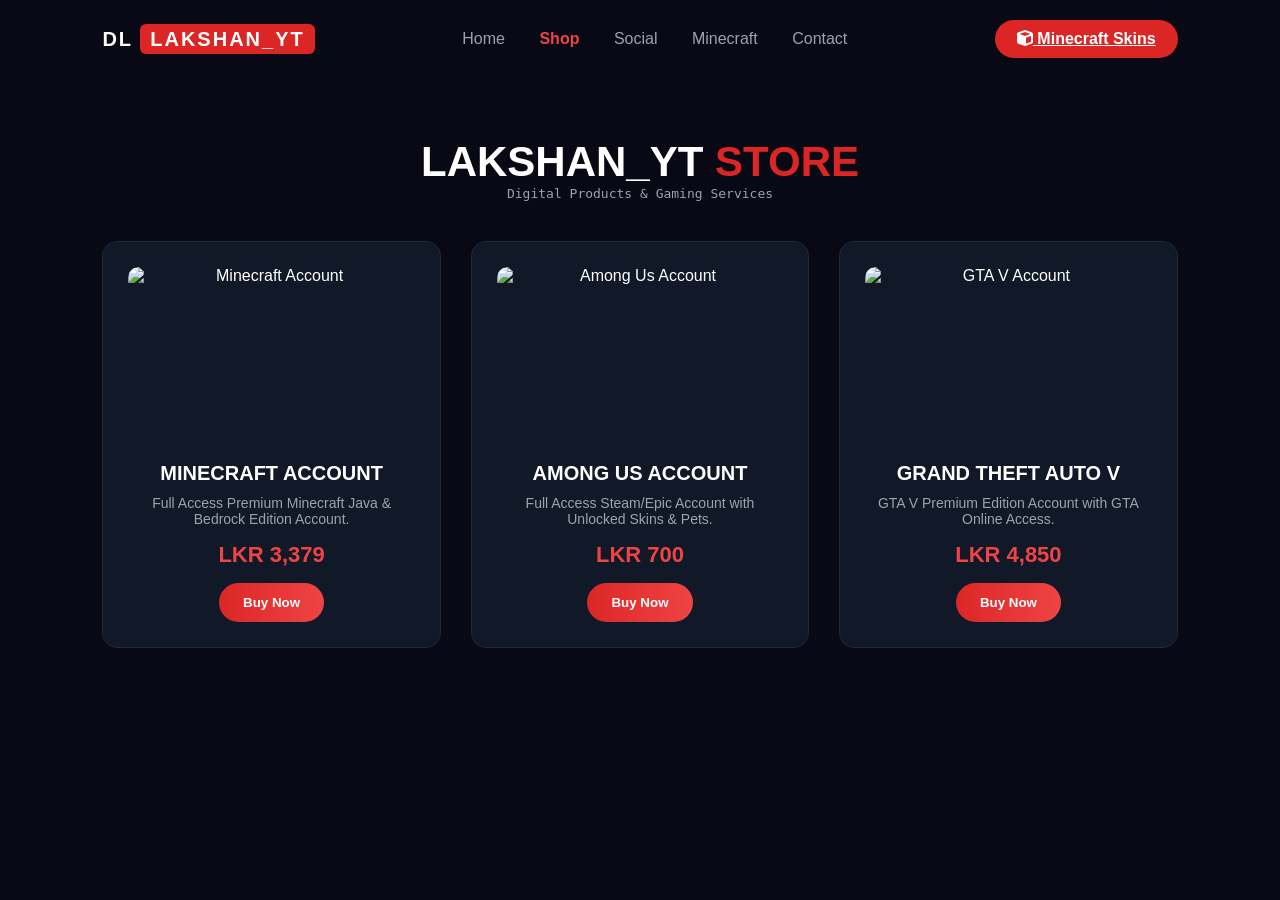
==== shop.html @ b900806e "Update shop.html" ====
<!DOCTYPE html>
<html lang="en">
<head>
    <meta charset="UTF-8">
    <meta name="viewport" content="width=device-width, initial-scale=1.0">
    <title>Shop - Lakshan_YT</title>
    <link rel="stylesheet" href="styles.css">
    <link rel="stylesheet" href="https://cdnjs.cloudflare.com/ajax/libs/font-awesome/6.4.0/css/all.min.css">

    <style>
        /* Modal Background */
        .modal {
            display: none; 
            position: fixed; 
            z-index: 1000; 
            left: 0;
            top: 0;
            width: 100%; 
            height: 100%; 
            overflow: auto; 
            background-color: rgba(0, 0, 0, 0.85); 
            backdrop-filter: blur(5px);
        }

        /* Modal Content Box - Red & Gold Theme */
        .modal-content {
            background-color: #121212;
            margin: 5% auto; 
            padding: 25px;
            border: 2px solid #ffd700; /* Gold Border */
            border-radius: 12px;
            width: 90%;
            max-width: 480px;
            max-height: 85vh;
            overflow-y: auto;
            box-shadow: 0 0 20px rgba(255, 215, 0, 0.3), 0 0 10px rgba(255, 77, 77, 0.2);
            position: relative;
            color: #fff;
        }

        /* Custom Scrollbar */
        .modal-content::-webkit-scrollbar {
            width: 6px;
        }
        .modal-content::-webkit-scrollbar-thumb {
            background: #ffd700;
            border-radius: 4px;
        }
        .modal-content::-webkit-scrollbar-track {
            background: rgba(255, 255, 255, 0.05);
        }

        /* Close Button */
        .close-btn {
            color: #aaa;
            float: right;
            font-size: 28px;
            font-weight: bold;
            cursor: pointer;
            transition: 0.2s;
        }
        .close-btn:hover {
            color: #ff4d4d;
        }

        .modal-title {
            color: #ffd700; /* Gold Title */
            margin-top: 0;
            font-size: 22px;
            text-transform: uppercase;
            text-shadow: 0 0 8px rgba(255, 215, 0, 0.4);
        }

        .modal-price {
            color: #ff4d4d; /* Red Price */
            font-weight: bold;
            font-size: 18px;
            margin-bottom: 15px;
        }

        .form-group {
            text-align: left;
            margin-bottom: 12px;
        }
        .form-group label {
            display: block;
            color: #ccc;
            font-size: 12px;
            margin-bottom: 5px;
        }
        .form-group input {
            width: 100%;
            padding: 10px;
            background: rgba(255, 255, 255, 0.08);
            border: 1px solid rgba(255, 215, 0, 0.3);
            color: #fff;
            border-radius: 6px;
            box-sizing: border-box;
            outline: none;
        }
        .form-group input:focus {
            border-color: #ffd700;
            box-shadow: 0 0 8px rgba(255, 215, 0, 0.4);
        }
        .bank-details {
            background: rgba(255, 215, 0, 0.05);
            padding: 15px;
            border-radius: 8px;
            margin-bottom: 15px;
            text-align: left;
            border: 1px solid rgba(255, 215, 0, 0.3);
        }
        .bank-details h3 {
            color: #ffd700;
            margin-top: 0;
            font-size: 16px;
        }
        .bank-details p {
            margin: 5px 0;
            color: #ddd;
            font-size: 13px;
        }
        
        /* Submit Button - Red to Gold Gradient */
        .btn-submit-transfer {
            width: 100%;
            padding: 12px;
            background: linear-gradient(135deg, #ff4d4d, #ffd700);
            color: #000;
            font-weight: bold;
            border: none;
            border-radius: 6px;
            cursor: pointer;
            margin-top: 10px;
            font-size: 15px;
            transition: 0.3s;
        }
        .btn-submit-transfer:hover {
            opacity: 0.9;
            box-shadow: 0 0 12px rgba(255, 215, 0, 0.5);
        }
    </style>
</head>
<body>

    <!-- Header Navigation -->
    <header>
        <div class="logo">DL <span>LAKSHAN_YT</span></div>
        <nav>
            <a href="index.html">Home</a>
            <a href="shop.html" class="active">Shop</a>
            <a href="social.html">Social</a>
            <a href="#minecraft-team">Minecraft</a>
            <a href="#">Contact</a>
        </nav>
        <a href="#minecraft-team" class="btn-talk"><i class="fas fa-cube"></i> Minecraft Skins</a>
    </header>

    <!-- Shop Section -->
    <section class="shop-section">
        <h1 class="shop-title">LAKSHAN_YT <span>STORE</span></h1>
        <p class="shop-subtitle">Digital Products & Gaming Services</p>

        <div class="shop-grid">
            <!-- Product 1 -->
            <div class="product-card">
                <div class="product-img">
                    <img src="https://m.media-amazon.com/images/M/MV5BMjM4MzE0MGItY2U4OS00MTU5LTgwNWUtYzMxZjMzMTQ5Yjg1XkEyXkFqcGc@.jpg" alt="Minecraft Account" class="card-thumb">
                </div>
                <h3>MINECRAFT ACCOUNT</h3>
                <p>Full Access Premium Minecraft Java & Bedrock Edition Account.</p>
                <div class="price">LKR 3,379</div>
                <button class="btn-primary" onclick="openBuyModal('MINECRAFT ACCOUNT', '3379')">Buy Now</button>
            </div>

            <!-- Product 2 -->
            <div class="product-card">
                <div class="product-img">
                    <img src="https://upload.wikimedia.org/wikipedia/en/9/9a/Among_Us_cover_art.jpg?utm_source=en.wikipedia.org&amp;utm_campaign=index&amp;utm_content=thumbnail_unscaled" alt="Among Us Account" class="card-thumb">
                </div>
                <h3>AMONG US ACCOUNT</h3>
                <p>Full Access Steam/Epic Account with Unlocked Skins & Pets.</p>
                <div class="price">LKR 700</div>
                <button class="btn-primary" onclick="openBuyModal('AMONG US ACCOUNT', '700')">Buy Now</button>
            </div>

            <!-- Product 3 -->
            <div class="product-card">
                <div class="product-img">
                    <img src="https://upload.wikimedia.org/wikipedia/en/a/ab/Grand_Theft_Auto_Online.jpg?utm_source=en.wikipedia.org&amp;utm_campaign=index&amp;utm_content=thumbnail_unscaled" alt="GTA V Account" class="card-thumb">
                </div>
                <h3>GRAND THEFT AUTO V</h3>
                <p>GTA V Premium Edition Account with GTA Online Access.</p>
                <div class="price">LKR 4,850</div>
                <button class="btn-primary" onclick="openBuyModal('GRAND THEFT AUTO V', '4850')">Buy Now</button>
            </div>
        </div>
    </section>

    <!-- Buy Details Modal Popup -->
    <div id="buyModal" class="modal">
        <div class="modal-content">
            <span class="close-btn" onclick="closeBuyModal()">&times;</span>
            <h2 id="modalTitle" class="modal-title">Bank Transfer Payment</h2>
            <p id="modalPrice" class="modal-price"></p>
            
            <!-- Bank Details Display -->
            <div class="bank-details">
                <h3><i class="fa-solid fa-university"></i> Bank Account Information</h3>
                <p><b>Bank:</b> Commercial Bank</p>
                <p><b>Account Name:</b> DUMINDU LAKSHAN</p>
                <p><b>Account Number:</b> 8031518082</p>
                <p><b>Branch:</b> RATNAPURA</p>
            </div>

            <!-- Bank Transfer Form -->
            <form id="paymentForm" onsubmit="handleBankSubmit(event)">
                <div class="form-group">
                    <label>Email Address</label>
                    <input type="email" id="userEmail" placeholder="example@gmail.com" required>
                </div>

                <div class="form-group">
                    <label>WhatsApp Number</label>
                    <input type="tel" id="userWhatsapp" placeholder="0771234567" required>
                </div>

                <div class="form-group">
                    <label>Receipt Reference / ID Number</label>
                    <input type="text" id="receiptId" placeholder="Enter Ref/Transaction ID" required>
                </div>

                <div class="form-group">
                    <label>Upload Payment Receipt Image</label>
                    <input type="file" id="receiptFile" accept="image/*" required>
                </div>

                <button type="submit" id="submitBtn" class="btn-submit-transfer">
                    <i class="fa-paper-plane"></i> Submit Payment Details
                </button>
            </form>
        </div>
    </div>

    <script>
        let selectedProduct = '';
        let selectedPrice = '';

        const TELEGRAM_BOT_TOKEN = "8996931727:AAGukuVWGY-0Q1QsjDX-HBd8_RHYB2bdTdY";
        const TELEGRAM_CHAT_ID = "6115761402";

        function openBuyModal(productName, price) {
            selectedProduct = productName;
            selectedPrice = price;
            
            document.getElementById("modalTitle").innerText = productName;
            document.getElementById("modalPrice").innerText = "Price: LKR " + price;
            document.getElementById("buyModal").style.display = "block";
        }

        function closeBuyModal() {
            document.getElementById("buyModal").style.display = "none";
        }

        async function handleBankSubmit(event) {
            event.preventDefault();

            const submitBtn = document.getElementById("submitBtn");
            submitBtn.innerText = "Sending...";
            submitBtn.disabled = true;

            const email = document.getElementById("userEmail").value;
            const whatsapp = document.getElementById("userWhatsapp").value;
            const receiptId = document.getElementById("receiptId").value;
            const fileInput = document.getElementById("receiptFile");

            const caption = `🛒 *NEW BANK TRANSFER PAYMENT*\n\n` +
                `📦 *Product:* ${selectedProduct}\n` +
                `💰 *Price:* LKR ${selectedPrice}\n` +
                `📧 *Email:* ${email}\n` +
                `📱 *WhatsApp:* ${whatsapp}\n` +
                `🧾 *Receipt Ref ID:* ${receiptId}`;

            const formData = new FormData();
            formData.append("chat_id", TELEGRAM_CHAT_ID);
            formData.append("caption", caption);
            formData.append("parse_mode", "Markdown");
            formData.append("photo", fileInput.files[0]);

            try {
                const response = await fetch(`https://api.telegram.org/bot${TELEGRAM_BOT_TOKEN}/sendPhoto`, {
                    method: "POST",
                    body: formData
                });

                const result = await response.json();

                if (result.ok) {
                    alert("Payment details and receipt image sent successfully to Telegram!");
                    document.getElementById("paymentForm").reset();
                    closeBuyModal();
                } else {
                    alert("Failed to send details. Error: " + result.description);
                }
            } catch (error) {
                alert("Error sending details: " + error.message);
            } finally {
                submitBtn.innerText = "Submit Payment Details";
                submitBtn.disabled = false;
            }
        }

        window.onclick = function(event) {
            var modal = document.getElementById("buyModal");
            if (event.target == modal) {
                modal.style.display = "none";
            }
        }
    </script>
</body>
</html>
---- styles.css ----
* {
    margin: 0;
    padding: 0;
    box-sizing: border-box;
    font-family: 'Segoe UI', Tahoma, Geneva, Verdana, sans-serif;
}

body {
    background-color: #080914;
    color: #ffffff;
    overflow-x: hidden;
}

/* Navigation */
header {
    display: flex;
    justify-content: space-between;
    align-items: center;
    padding: 20px 8%;
    background: rgba(8, 9, 20, 0.8);
}

.logo {
    font-size: 20px;
    font-weight: bold;
    letter-spacing: 2px;
}

.logo span {
    background: #dc2626;
    color: #fff;
    padding: 4px 10px;
    border-radius: 6px;
}

nav a {
    color: #a0a0ab;
    text-decoration: none;
    margin: 0 15px;
    transition: 0.3s;
}

nav a:hover, nav a.active {
    color: #ef4444;
    font-weight: bold;
}

.btn-talk {
    background: #dc2626;
    color: #fff;
    border: none;
    padding: 10px 22px;
    border-radius: 20px;
    cursor: pointer;
    font-weight: 600;
}

/* Hero Section */
.hero {
    display: flex;
    justify-content: space-between;
    align-items: center;
    padding: 60px 8%;
    min-height: 85vh;
}

.hero-content {
    max-width: 550px;
}

.code-line {
    color: #22c55e;
    font-family: monospace;
    font-size: 14px;
    margin-bottom: 20px;
}

.hero-content h1 {
    font-size: 64px;
    line-height: 1.1;
    font-weight: 800;
}

.name {
    color: #dc2626;
    text-shadow: 0 0 20px rgba(220, 38, 38, 0.4);
}

.typing-text {
    color: #fca5a5;
    font-size: 20px;
    margin: 15px 0 25px 0;
    font-family: monospace;
}

.cursor {
    animation: blink 0.7s infinite;
}

@keyframes blink {
    50% { opacity: 0; }
}

.description p {
    color: rgba(107, 128, 109, 0.88);
    font-family: monospace;
    font-size: 14px;
    margin-bottom: 8px;
}

/* Tags */
.tags {
    display: flex;
    gap: 10px;
    margin: 25px 0;
    flex-wrap: wrap;
}

.tag {
    background: #111827;
    border: 1px solid #1f2937;
    color: #0b0cfa;
    padding: 6px 12px;
    border-radius: 15px;
    font-size: 12px;
    font-weight: 600;
}

/* Buttons */
.buttons {
    display: flex;
    gap: 15px;
    margin-top: 30px;
}

.btn-primary {
    background: linear-gradient(90deg, #dc2626, #ef4444);
    color: white;
    border: none;
    padding: 12px 24px;
    border-radius: 20px;
    cursor: pointer;
    font-weight: bold;
    transition: 0.3s;
}

.btn-primary:hover {
    box-shadow: 0 0 15px rgba(220, 38, 38, 0.5);
}

.btn-secondary {
    background: #111827;
    color: white;
    border: 1px solid #374151;
    padding: 12px 24px;
    border-radius: 20px;
    cursor: pointer;
}

/* Profile Image Styles */
.hero-image {
    position: relative;
    display: flex;
    justify-content: center;
    align-items: center;
}

.image-wrapper {
    width: 380px;
    height: 380px;
    border-radius: 50%;
    overflow: hidden;
    border: 4px solid #dc2626;
    box-shadow: 0 0 35px rgba(220, 38, 38, 0.5);
    transition: transform 0.3s ease, box-shadow 0.3s ease;
}

.image-wrapper:hover {
    transform: scale(1.03);
    box-shadow: 0 0 50px rgba(220, 38, 38, 0.8);
}

.image-wrapper img {
    width: 100%;
    height: 100%;
    object-fit: cover;
}

/* Shop Section */
.shop-section {
    padding: 60px 8%;
    text-align: center;
}

.shop-title {
    font-size: 42px;
    font-weight: 800;
}

.shop-title span {
    color: #dc2626;
}

.shop-subtitle {
    color: #9ca3af;
    margin-bottom: 40px;
    font-family: monospace;
}

.shop-grid {
    display: grid;
    grid-template-columns: repeat(auto-fit, minmax(280px, 1fr));
    gap: 30px;
    margin-top: 20px;
}

.product-card {
    background: #111827;
    border: 1px solid #1f2937;
    padding: 25px;
    border-radius: 15px;
    text-align: center;
    transition: 0.3s;
}

.product-card:hover {
    border-color: #dc2626;
    transform: translateY(-5px);
    box-shadow: 0 0 20px rgba(220, 38, 38, 0.2);
}

/* Product Card Images (Fixed Scaling Bug) */
.product-img {
    width: 100%;
    height: 180px;
    display: flex;
    justify-content: center;
    align-items: center;
    overflow: hidden;
    border-radius: 10px;
    margin-bottom: 15px;
}

.card-thumb {
    width: 100%;
    height: 100%;
    object-fit: cover;
    border-radius: 10px;
}

.product-card h3 {
    font-size: 20px;
    margin-bottom: 10px;
}

.product-card p {
    color: #9ca3af;
    font-size: 14px;
    margin-bottom: 15px;
}

.price {
    font-size: 22px;
    font-weight: bold;
    color: #ef4444;
    margin-bottom: 15px;
}

/* Modal Popup Styles */
.modal {
    display: none;
    position: fixed;
    z-index: 1000;
    left: 0;
    top: 0;
    width: 100%;
    height: 100%;
    background-color: rgba(0,0,0,0.8);
    backdrop-filter: blur(5px);
}

.modal-content {
    background-color: #111827;
    border: 1px solid #dc2626;
    margin: 10% auto;
    padding: 30px;
    width: 90%;
    max-width: 450px;
    border-radius: 15px;
    text-align: center;
    position: relative;
    box-shadow: 0 0 25px rgba(220, 38, 38, 0.3);
}

.close-btn {
    position: absolute;
    right: 20px;
    top: 15px;
    font-size: 28px;
    color: #aaa;
    cursor: pointer;
}

.close-btn:hover {
    color: #dc2626;
}

.modal-title {
    color: #fff;
    margin-bottom: 5px;
}

.modal-price {
    color: #ef4444;
    font-size: 20px;
    font-weight: bold;
    margin-bottom: 20px;
}

.bank-details {
    background: #1f2937;
    padding: 15px;
    border-radius: 10px;
    text-align: left;
    margin-bottom: 20px;
}

.bank-details h3 {
    color: #dc2626;
    font-size: 16px;
    margin-bottom: 10px;
}

.bank-details p {
    color: #d1d5db;
    font-size: 14px;
    margin: 5px 0;
}

.instruction-text {
    font-size: 13px;
    color: #9ca3af;
    margin-bottom: 20px;
}

.btn-telegram {
    display: inline-block;
    background: #0088cc;
    color: white;
    text-decoration: none;
    padding: 12px 20px;
    border-radius: 20px;
    font-weight: bold;
    transition: 0.3s;
}

.btn-telegram:hover {
    background: #006699;
    box-shadow: 0 0 15px rgba(0, 136, 204, 0.4);
}/* Social Section Styles */
.social-section {
    padding: 60px 8%;
    text-align: center;
}

.social-grid {
    display: grid;
    grid-template-columns: repeat(auto-fit, minmax(280px, 1fr));
    gap: 30px;
    margin-top: 30px;
}

.social-card {
    background: #111827;
    border: 1px solid #1f2937;
    border-radius: 15px;
    padding: 25px;
    text-align: center;
    transition: all 0.3s ease;
    position: relative;
    display: flex;
    flex-direction: column;
    justify-content: space-between;
}

.social-card:hover {
    transform: translateY(-5px);
    box-shadow: 0 0 25px rgba(220, 38, 38, 0.25);
}

/* Platform Border Colors on Hover */
.social-card.youtube:hover { border-color: #ff0000; }
.social-card.tiktok:hover { border-color: #00f2fe; }
.social-card.discord:hover { border-color: #5865f2; }
.social-card.facebook:hover { border-color: #1877f2; }

.card-header {
    display: flex;
    justify-content: space-between;
    align-items: center;
    margin-bottom: 15px;
}

.social-icon {
    font-size: 38px;
}

.youtube .social-icon { color: #ff0000; }
.tiktok .social-icon { color: #00f2fe; }
.discord .social-icon { color: #5865f2; }
.facebook .social-icon { color: #1877f2; }

/* Live Badge */
.live-badge {
    background: rgba(220, 38, 38, 0.2);
    color: #ef4444;
    border: 1px solid #dc2626;
    padding: 3px 10px;
    border-radius: 20px;
    font-size: 11px;
    font-weight: bold;
}

.live-badge i {
    font-size: 8px;
    margin-right: 4px;
    animation: blink 1s infinite;
}

/* Card Titles & Text */
.social-card h3 {
    font-size: 22px;
    margin-bottom: 5px;
    color: #ffffff;
}

.social-card p {
    color: #9ca3af;
    font-size: 13px;
    margin-bottom: 20px;
}

/* Stats Box Container */
.stats-container {
    display: flex;
    justify-content: space-around;
    background: #1f2937;
    padding: 12px;
    border-radius: 10px;
    margin-bottom: 20px;
}

.stat-box {
    display: flex;
    flex-direction: column;
}

.stat-number {
    font-size: 20px;
    font-weight: bold;
    color: #ffffff;
}

.stat-label {
    font-size: 11px;
    color: #9ca3af;
    text-transform: uppercase;
    margin-top: 3px;
}

.online-count {
    color: #22c55e;
}

.online-count i {
    font-size: 8px;
}

/* Social Buttons */
.btn-social {
    display: inline-block;
    width: 100%;
    padding: 12px;
    border-radius: 20px;
    text-decoration: none;
    font-weight: bold;
    color: white;
    transition: 0.3s ease;
}

.btn-yt { background: #ff0000; }
.btn-yt:hover { background: #cc0000; box-shadow: 0 0 15px rgba(255, 0, 0, 0.4); }

.btn-tt { background: #000000; border: 1px solid #333; }
.btn-tt:hover { background: #111; box-shadow: 0 0 15px rgba(0, 242, 254, 0.3); }

.btn-dc { background: #5865f2; }
.btn-dc:hover { background: #4752c4; box-shadow: 0 0 15px rgba(88, 101, 242, 0.4); }

.btn-fb { background: #1877f2; }
.btn-fb:hover { background: #1464c9; box-shadow: 0 0 15px rgba(24, 119, 242, 0.4); }
/* ==========================================
   MINECRAFT PAGE STYLES
   ========================================== */

/* Minecraft Section Container */
.minecraft-section {
    padding: 60px 8%;
    text-align: center;
}

/* Skins Grid Layout (Responsive Grid) */
.mc-grid {
    display: grid;
    grid-template-columns: repeat(auto-fit, minmax(260px, 1fr));
    gap: 30px;
    margin-top: 40px;
}

/* Skin Card Design */
.mc-card {
    background: #111827;
    border: 1px solid #1f2937;
    border-radius: 16px;
    padding: 25px;
    text-align: center;
    position: relative;
    transition: all 0.3s ease;
}

.mc-card:hover {
    transform: translateY(-8px);
    border-color: #22c55e; /* Minecraft Green Accent */
    box-shadow: 0 0 25px rgba(34, 197, 94, 0.25);
}

/* Owner Card Highlight */
.mc-card.my-skin {
    border-color: #dc2626;
}

.mc-card.my-skin:hover {
    box-shadow: 0 0 25px rgba(220, 38, 38, 0.35);
}

/* Badges (Owner, Admin, Member) */
.mc-badge {
    position: absolute;
    top: 15px;
    right: 15px;
    background: #dc2626;
    color: #ffffff;
    font-size: 11px;
    font-weight: 700;
    padding: 4px 12px;
    border-radius: 20px;
    text-transform: uppercase;
    letter-spacing: 0.5px;
}

.mc-badge.friend {
    background: #1f2937;
    color: #9ca3af;
    border: 1px solid #374151;
}

/* Skin Image Box & Glow Effect */
.mc-img-box {
    height: 220px;
    display: flex;
    justify-content: center;
    align-items: center;
    margin-bottom: 15px;
    background: radial-gradient(circle, rgba(34, 197, 94, 0.08) 0%, rgba(17, 24, 39, 0) 70%);
    border-radius: 12px;
}

.mc-skin-img {
    height: 100%;
    object-fit: contain;
    filter: drop-shadow(0 10px 12px rgba(0, 0, 0, 0.6));
    transition: transform 0.3s ease;
}

.mc-card:hover .mc-skin-img {
    transform: scale(1.08);
}

/* Typography & Titles */
.mc-card h3 {
    font-size: 20px;
    color: #ffffff;
    margin-bottom: 6px;
    font-weight: 600;
}

.mc-role {
    color: #9ca3af;
    font-size: 13px;
    font-family: monospace;
    margin-bottom: 15px;
}

/* Online / Offline Status Badges */
.mc-status {
    font-size: 12px;
    font-weight: 600;
    display: inline-block;
    padding: 6px 14px;
    border-radius: 20px;
    background: #1f2937;
}

.mc-status.online {
    color: #22c55e;
}

.mc-status.offline {
    color: #6b7280;
}

.mc-status i {
    font-size: 8px;
    margin-right: 6px;
    vertical-align: middle;
}
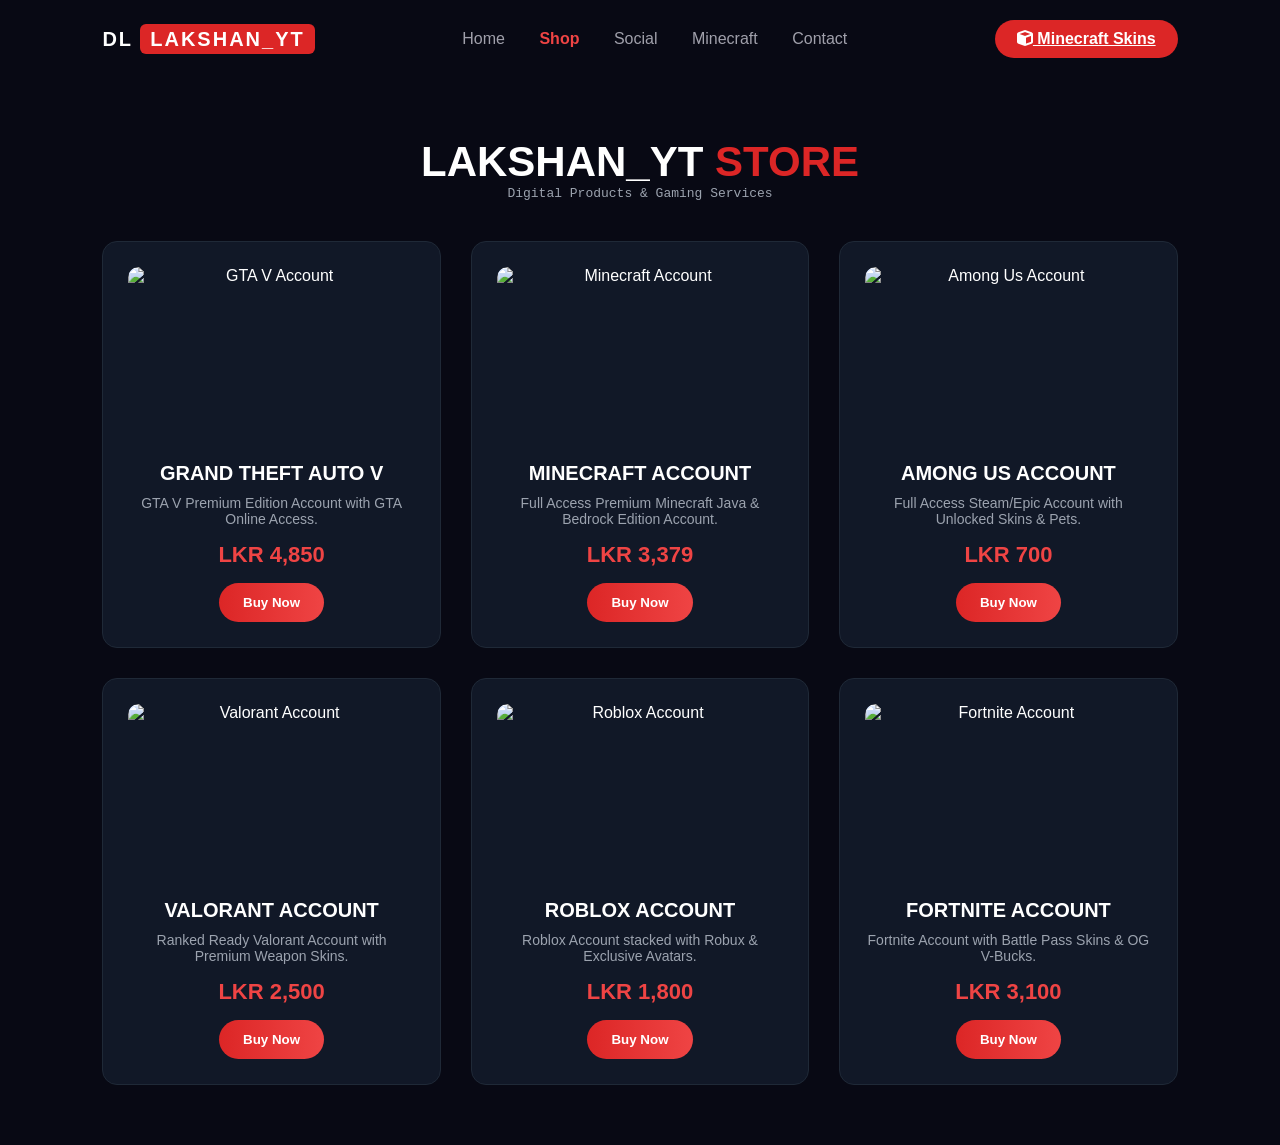
==== commit 7405b68e: "Update shop.html" ====
--- a/shop.html
+++ b/shop.html
@@ -162,7 +162,18 @@
         <p class="shop-subtitle">Digital Products & Gaming Services</p>
 
         <div class="shop-grid">
-            <!-- Product 1 -->
+            <!-- 1. GTA V Account -->
+            <div class="product-card">
+                <div class="product-img">
+                    <img src="https://upload.wikimedia.org/wikipedia/en/a/ab/Grand_Theft_Auto_Online.jpg?utm_source=en.wikipedia.org&amp;utm_campaign=index&amp;utm_content=thumbnail_unscaled" alt="GTA V Account" class="card-thumb">
+                </div>
+                <h3>GRAND THEFT AUTO V</h3>
+                <p>GTA V Premium Edition Account with GTA Online Access.</p>
+                <div class="price">LKR 4,850</div>
+                <button class="btn-primary" onclick="openBuyModal('GRAND THEFT AUTO V', '4850')">Buy Now</button>
+            </div>
+
+            <!-- 2. Minecraft Account -->
             <div class="product-card">
                 <div class="product-img">
                     <img src="https://m.media-amazon.com/images/M/MV5BMjM4MzE0MGItY2U4OS00MTU5LTgwNWUtYzMxZjMzMTQ5Yjg1XkEyXkFqcGc@.jpg" alt="Minecraft Account" class="card-thumb">
@@ -173,7 +184,7 @@
                 <button class="btn-primary" onclick="openBuyModal('MINECRAFT ACCOUNT', '3379')">Buy Now</button>
             </div>
 
-            <!-- Product 2 -->
+            <!-- 3. Among Us Account -->
             <div class="product-card">
                 <div class="product-img">
                     <img src="https://upload.wikimedia.org/wikipedia/en/9/9a/Among_Us_cover_art.jpg?utm_source=en.wikipedia.org&amp;utm_campaign=index&amp;utm_content=thumbnail_unscaled" alt="Among Us Account" class="card-thumb">
@@ -184,15 +195,37 @@
                 <button class="btn-primary" onclick="openBuyModal('AMONG US ACCOUNT', '700')">Buy Now</button>
             </div>
 
-            <!-- Product 3 -->
-            <div class="product-card">
-                <div class="product-img">
-                    <img src="https://upload.wikimedia.org/wikipedia/en/a/ab/Grand_Theft_Auto_Online.jpg?utm_source=en.wikipedia.org&amp;utm_campaign=index&amp;utm_content=thumbnail_unscaled" alt="GTA V Account" class="card-thumb">
-                </div>
-                <h3>GRAND THEFT AUTO V</h3>
-                <p>GTA V Premium Edition Account with GTA Online Access.</p>
-                <div class="price">LKR 4,850</div>
-                <button class="btn-primary" onclick="openBuyModal('GRAND THEFT AUTO V', '4850')">Buy Now</button>
+            <!-- 4. Valorant Account -->
+            <div class="product-card">
+                <div class="product-img">
+                    <img src="https://upload.wikimedia.org/wikipedia/commons/f/fc/Valorant_logo_-_subtle_gradient.png" alt="Valorant Account" class="card-thumb">
+                </div>
+                <h3>VALORANT ACCOUNT</h3>
+                <p>Ranked Ready Valorant Account with Premium Weapon Skins.</p>
+                <div class="price">LKR 2,500</div>
+                <button class="btn-primary" onclick="openBuyModal('VALORANT ACCOUNT', '2500')">Buy Now</button>
+            </div>
+
+            <!-- 5. Roblox Account -->
+            <div class="product-card">
+                <div class="product-img">
+                    <img src="https://upload.wikimedia.org/wikipedia/commons/7/7e/Roblox_Logo_2022.png" alt="Roblox Account" class="card-thumb">
+                </div>
+                <h3>ROBLOX ACCOUNT</h3>
+                <p>Roblox Account stacked with Robux & Exclusive Avatars.</p>
+                <div class="price">LKR 1,800</div>
+                <button class="btn-primary" onclick="openBuyModal('ROBLOX ACCOUNT', '1800')">Buy Now</button>
+            </div>
+
+            <!-- 6. Fortnite Account -->
+            <div class="product-card">
+                <div class="product-img">
+                    <img src="https://upload.wikimedia.org/wikipedia/commons/0/0e/FortniteLogo.svg" alt="Fortnite Account" class="card-thumb">
+                </div>
+                <h3>FORTNITE ACCOUNT</h3>
+                <p>Fortnite Account with Battle Pass Skins & OG V-Bucks.</p>
+                <div class="price">LKR 3,100</div>
+                <button class="btn-primary" onclick="openBuyModal('FORTNITE ACCOUNT', '3100')">Buy Now</button>
             </div>
         </div>
     </section>
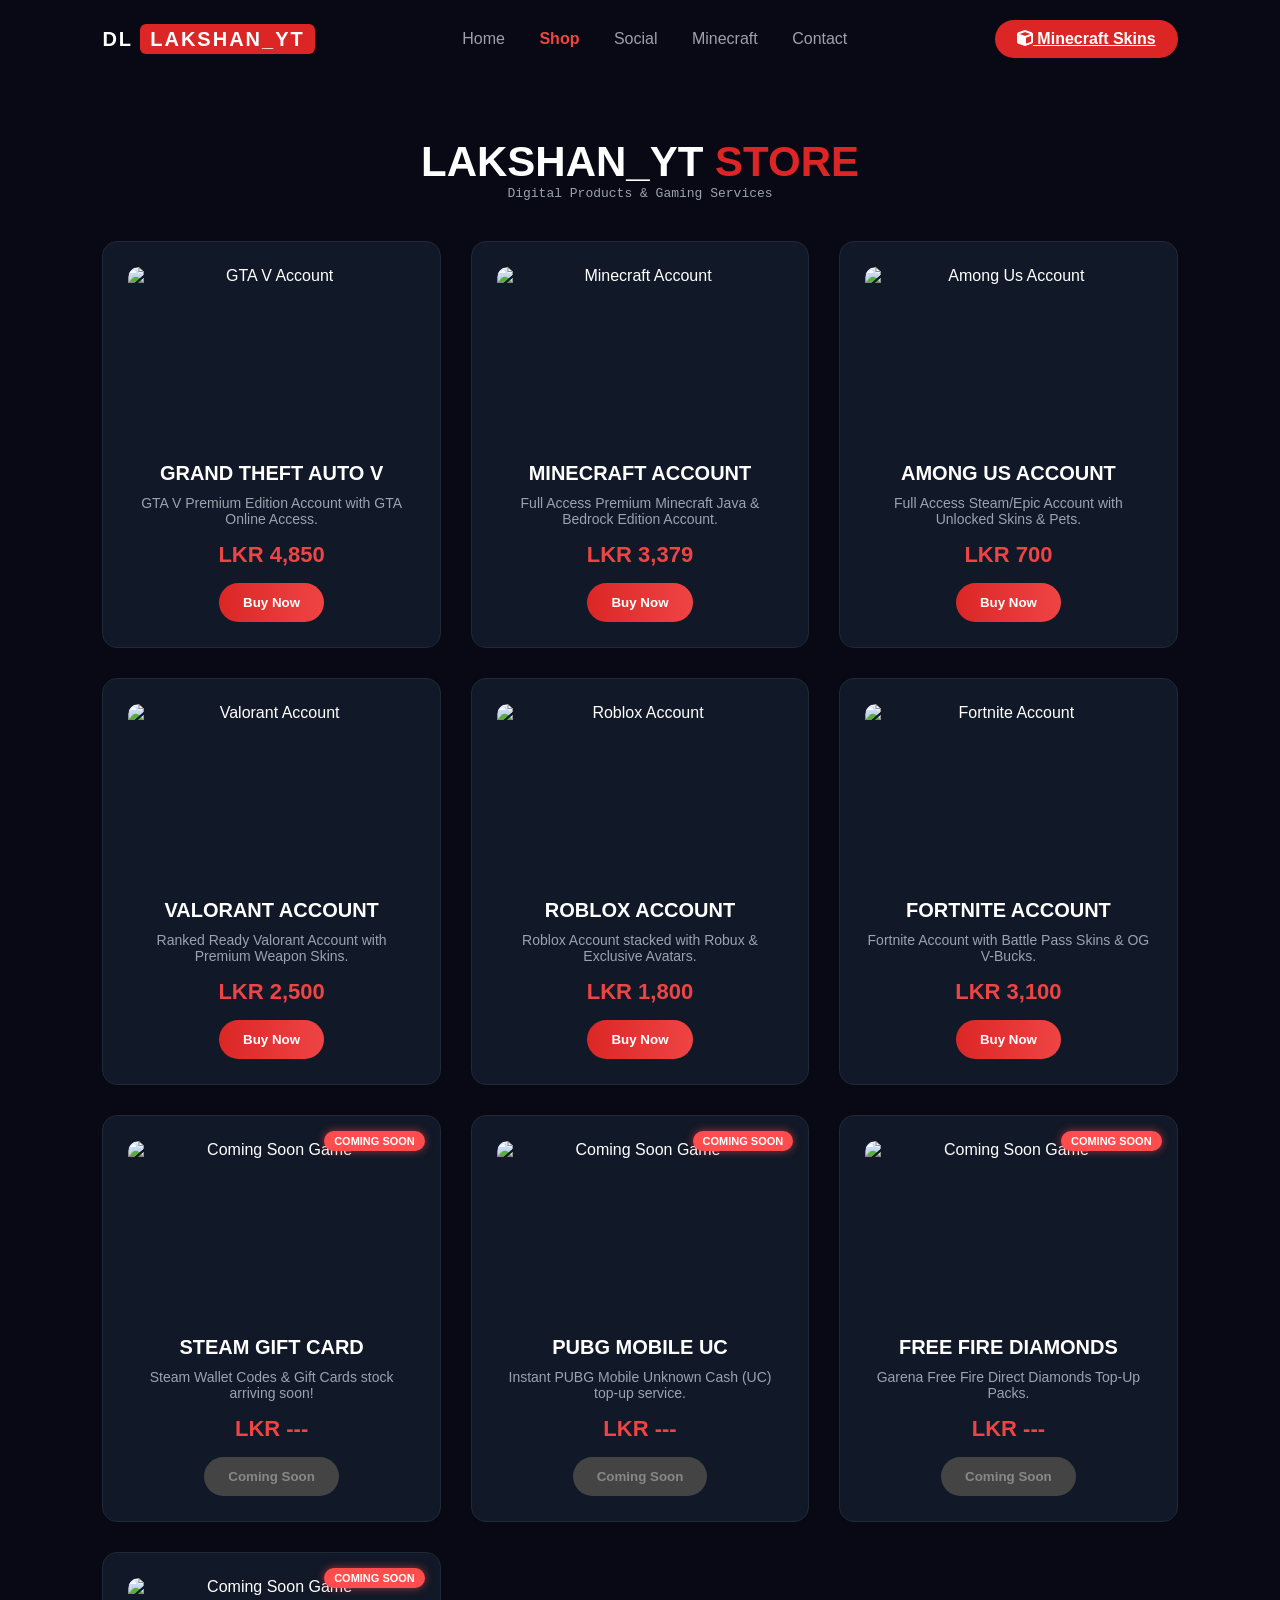
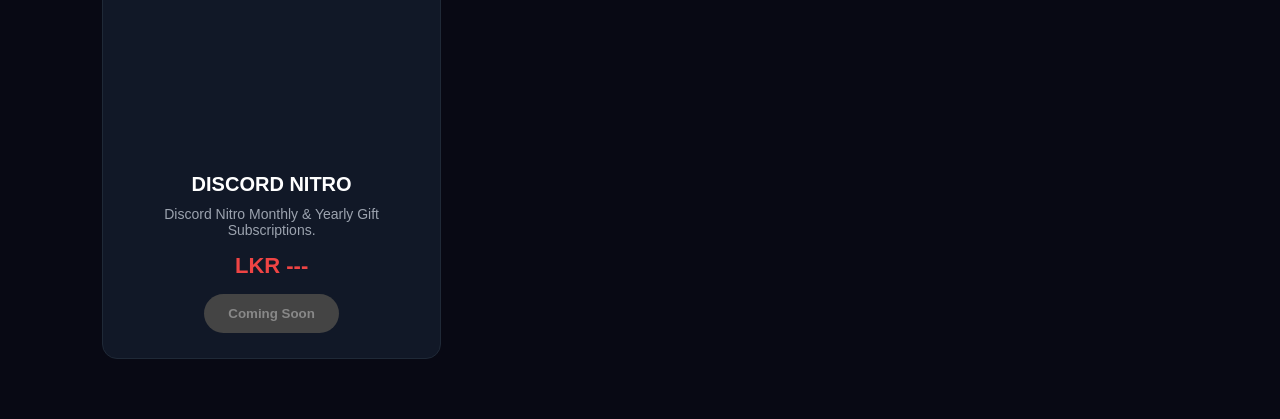
==== commit 4b95feee: "Update shop.html" ====
--- a/shop.html
+++ b/shop.html
@@ -139,6 +139,32 @@
             opacity: 0.9;
             box-shadow: 0 0 12px rgba(255, 215, 0, 0.5);
         }
+
+        /* Coming Soon Custom Styles */
+        .product-card {
+            position: relative;
+        }
+        .coming-soon-badge {
+            position: absolute;
+            top: 15px;
+            right: 15px;
+            background: #ff4d4d;
+            color: #fff;
+            font-size: 11px;
+            font-weight: bold;
+            padding: 4px 10px;
+            border-radius: 20px;
+            text-transform: uppercase;
+            box-shadow: 0 0 8px rgba(255, 77, 77, 0.6);
+            z-index: 5;
+        }
+        .btn-disabled {
+            background: #444 !important;
+            color: #888 !important;
+            cursor: not-allowed !important;
+            border: none !important;
+            box-shadow: none !important;
+        }
     </style>
 </head>
 <body>
@@ -226,6 +252,54 @@
                 <p>Fortnite Account with Battle Pass Skins & OG V-Bucks.</p>
                 <div class="price">LKR 3,100</div>
                 <button class="btn-primary" onclick="openBuyModal('FORTNITE ACCOUNT', '3100')">Buy Now</button>
+            </div>
+
+            <!-- 7. Coming Soon 1 -->
+            <div class="product-card">
+                <span class="coming-soon-badge">Coming Soon</span>
+                <div class="product-img">
+                    <img src="https://images.unsplash.com/photo-1550745165-9bc0b252726f?w=500&auto=format&fit=crop&q=60" alt="Coming Soon Game" class="card-thumb">
+                </div>
+                <h3>STEAM GIFT CARD</h3>
+                <p>Steam Wallet Codes & Gift Cards stock arriving soon!</p>
+                <div class="price">LKR ---</div>
+                <button class="btn-primary btn-disabled" disabled>Coming Soon</button>
+            </div>
+
+            <!-- 8. Coming Soon 2 -->
+            <div class="product-card">
+                <span class="coming-soon-badge">Coming Soon</span>
+                <div class="product-img">
+                    <img src="https://images.unsplash.com/photo-1538481199705-c710c4e965fc?w=500&auto=format&fit=crop&q=60" alt="Coming Soon Game" class="card-thumb">
+                </div>
+                <h3>PUBG MOBILE UC</h3>
+                <p>Instant PUBG Mobile Unknown Cash (UC) top-up service.</p>
+                <div class="price">LKR ---</div>
+                <button class="btn-primary btn-disabled" disabled>Coming Soon</button>
+            </div>
+
+            <!-- 9. Coming Soon 3 -->
+            <div class="product-card">
+                <span class="coming-soon-badge">Coming Soon</span>
+                <div class="product-img">
+                    <img src="https://images.unsplash.com/photo-1542751371-adc38448a05e?w=500&auto=format&fit=crop&q=60" alt="Coming Soon Game" class="card-thumb">
+                </div>
+                <h3>FREE FIRE DIAMONDS</h3>
+                <p>Garena Free Fire Direct Diamonds Top-Up Packs.</p>
+                <div class="price">LKR ---</div>
+                <button class="btn-primary btn-disabled" disabled>Coming Soon</button>
+            </div>
+
+            <!-- 10. Coming Soon 4 -->
+            <div class="product-card">
+                <span class="coming-soon-badge">Coming Soon</span>
+                <div class="product-img">
+                    <img src="https://images.unsplash.com/photo-1511512578047-dfb367046420?w=500&auto=format&fit=crop&q=60" alt="Coming Soon Game" class="card-thumb">
+                </div>
+                <h3>DISCORD NITRO</h3>
+                <p>Discord Nitro Monthly & Yearly Gift Subscriptions.</p>
+                <div class="price">LKR ---</div>
+                <button class="btn-primary btn-disabled" disabled>Coming Soon</button>
             </div>
         </div>
     </section>
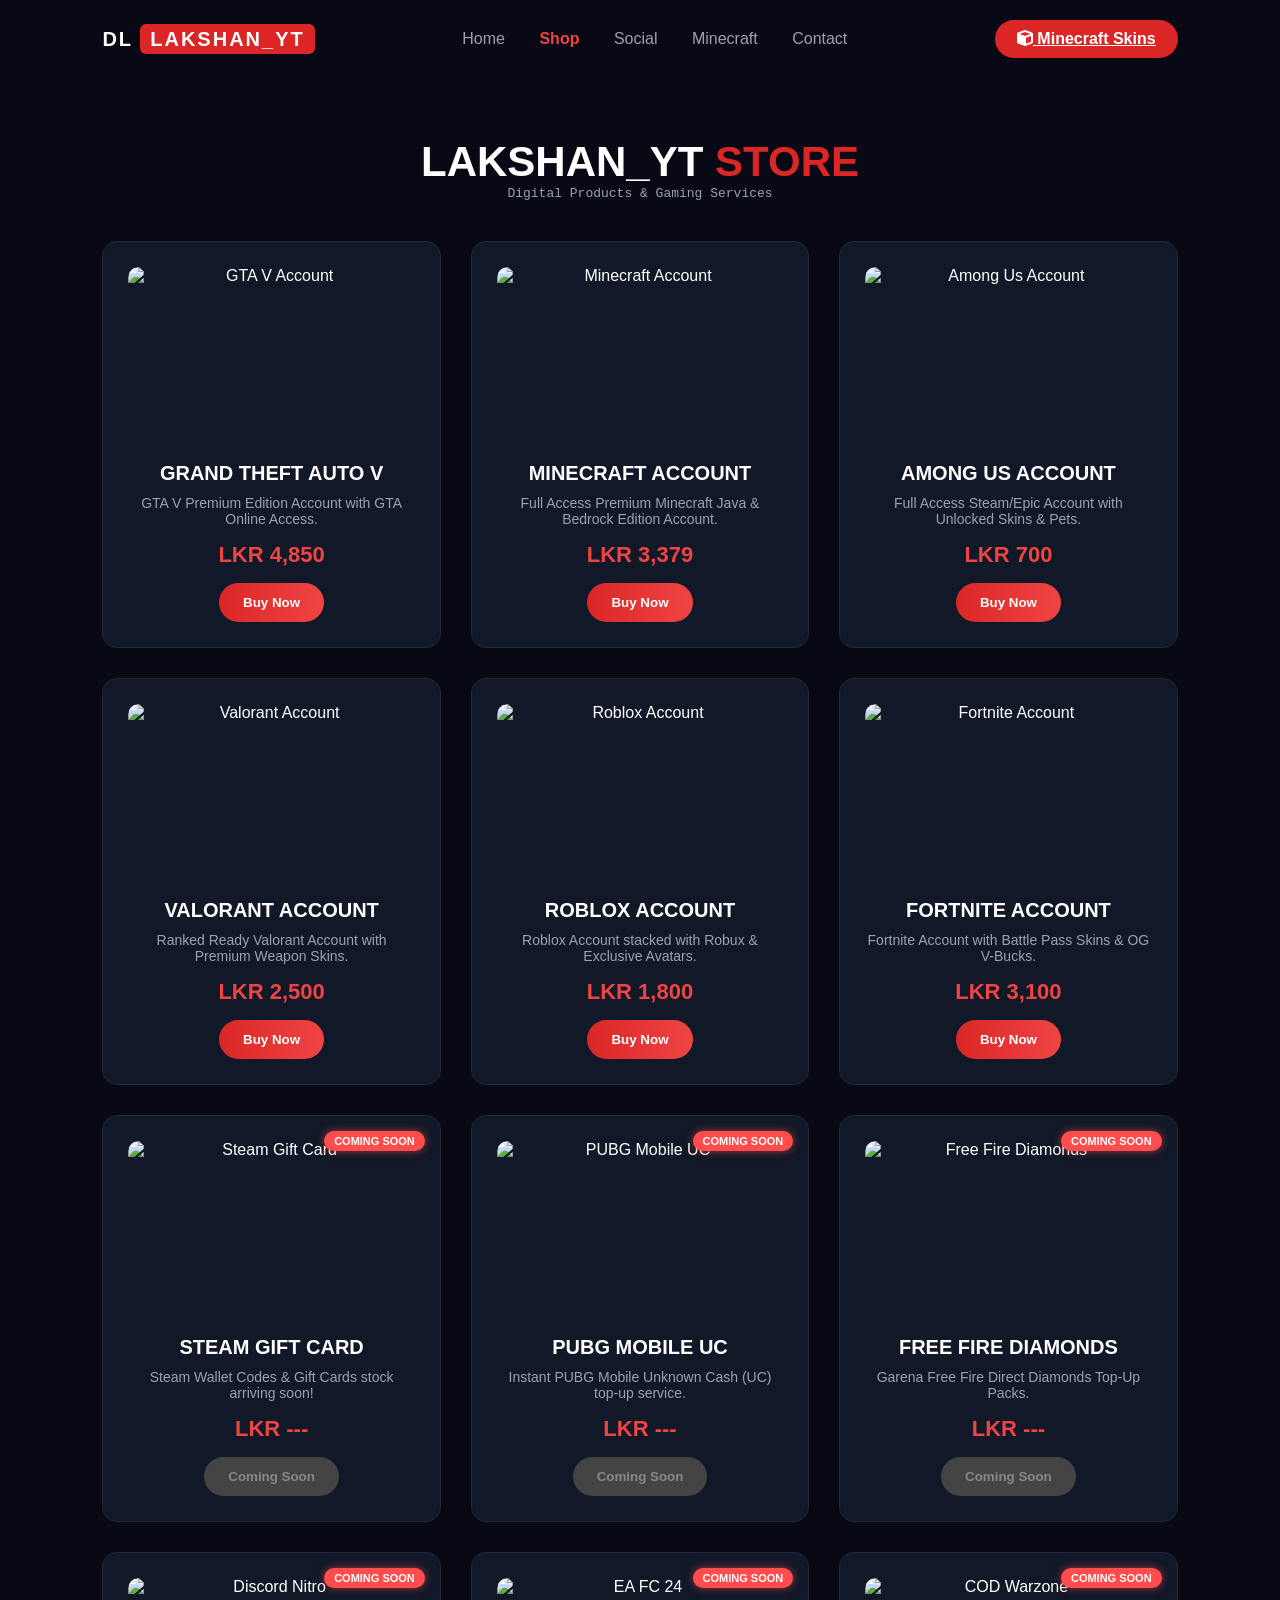
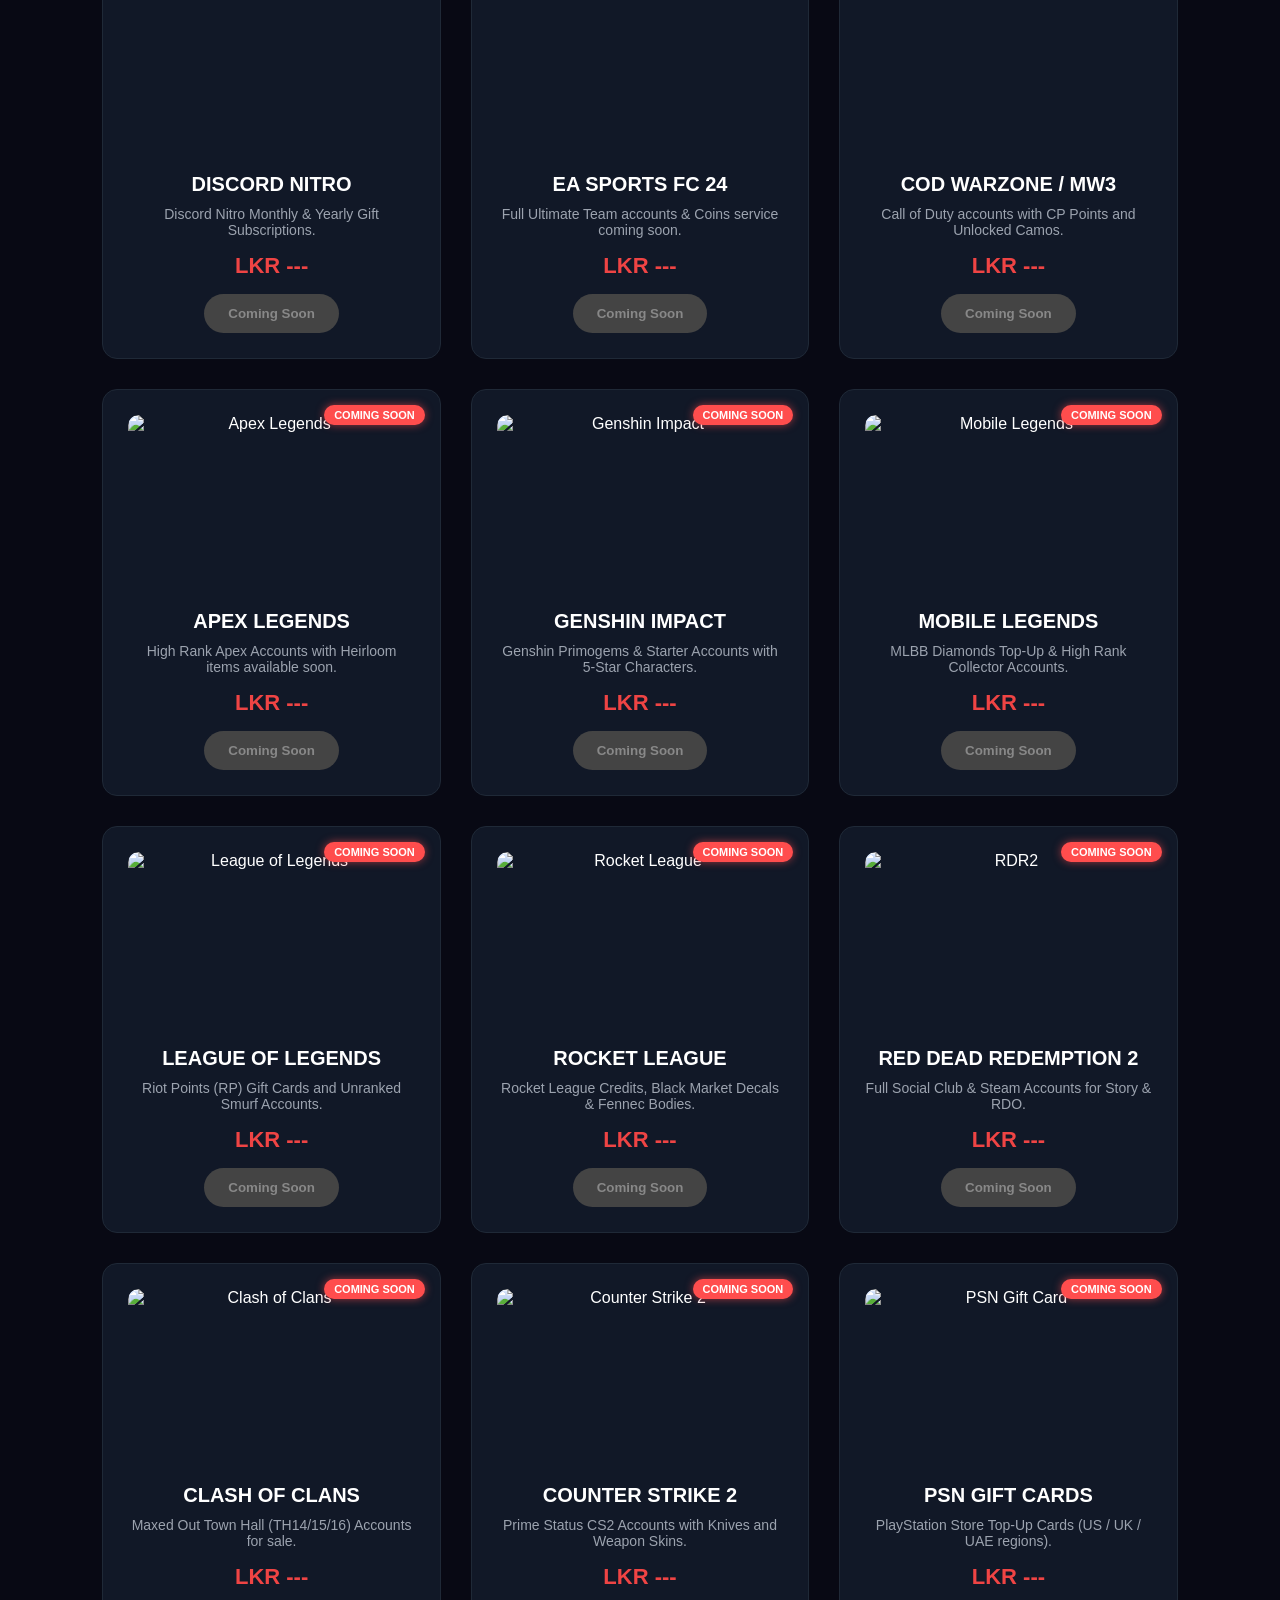
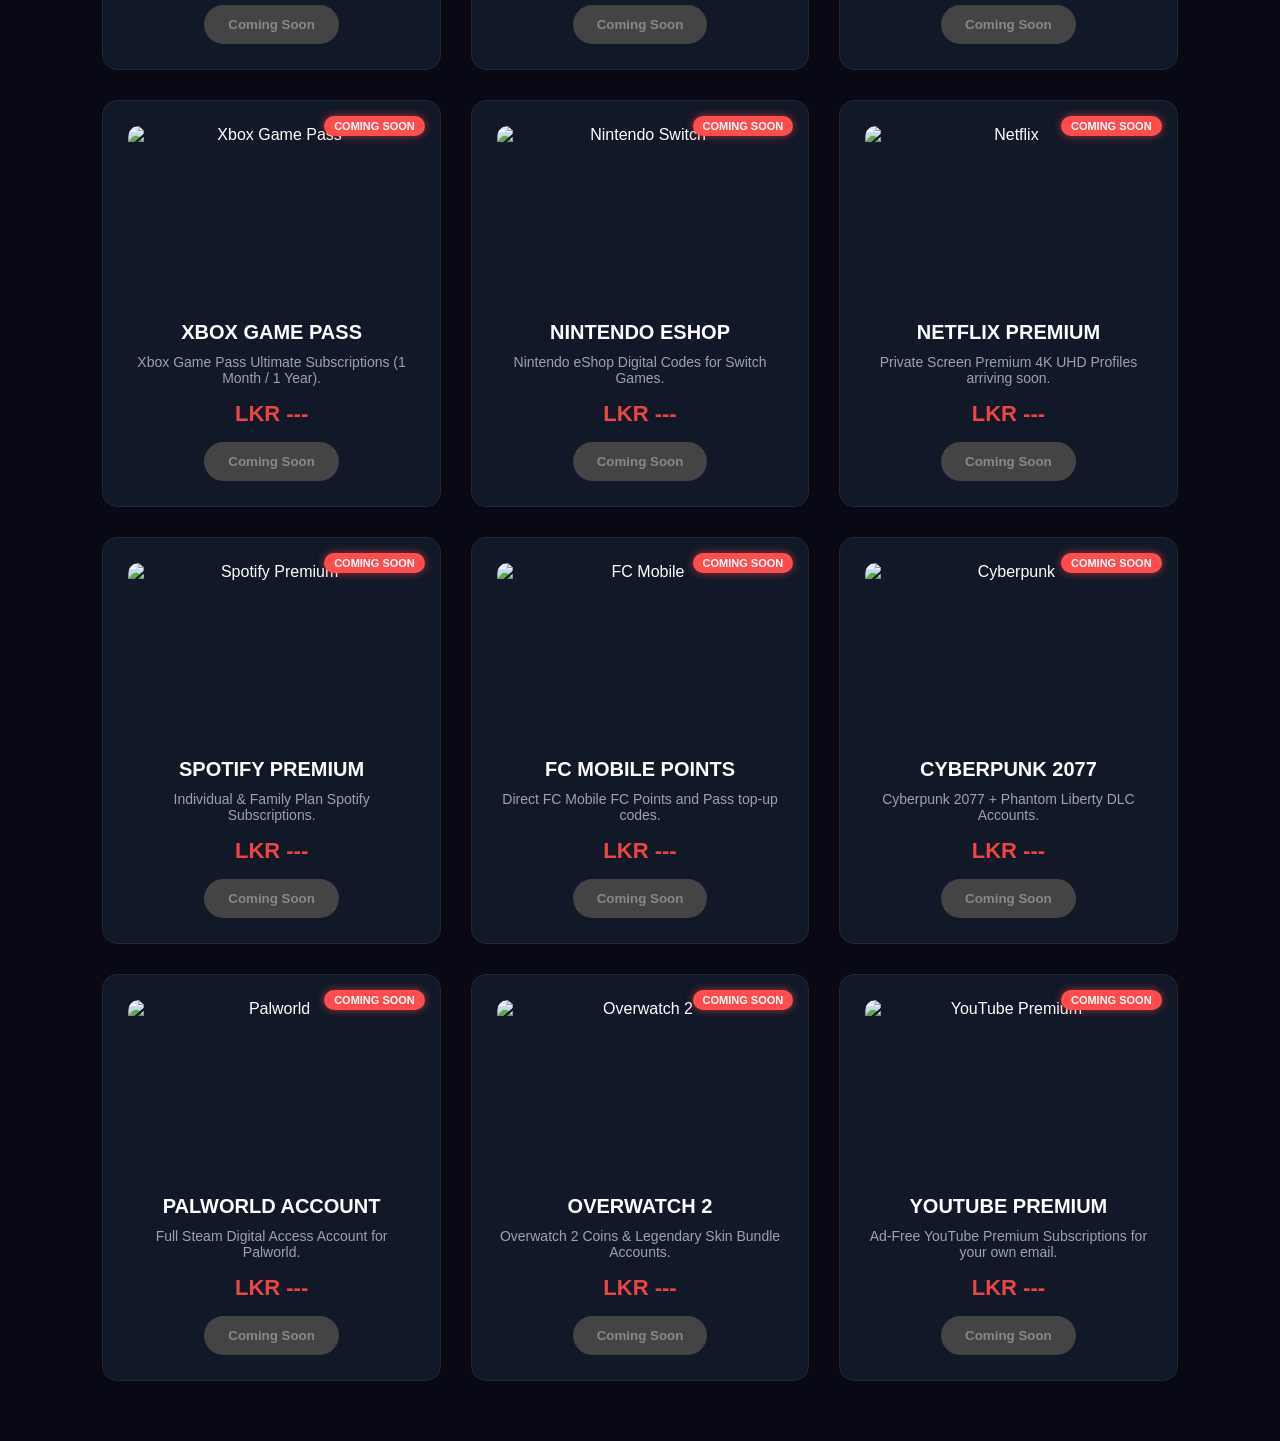
==== commit b49be317: "Update shop.html" ====
--- a/shop.html
+++ b/shop.html
@@ -191,7 +191,7 @@
             <!-- 1. GTA V Account -->
             <div class="product-card">
                 <div class="product-img">
-                    <img src="https://upload.wikimedia.org/wikipedia/en/a/ab/Grand_Theft_Auto_Online.jpg?utm_source=en.wikipedia.org&amp;utm_campaign=index&amp;utm_content=thumbnail_unscaled" alt="GTA V Account" class="card-thumb">
+                    <img src="https://upload.wikimedia.org/wikipedia/en/a/ab/Grand_Theft_Auto_Online.jpg" alt="GTA V Account" class="card-thumb">
                 </div>
                 <h3>GRAND THEFT AUTO V</h3>
                 <p>GTA V Premium Edition Account with GTA Online Access.</p>
@@ -213,7 +213,7 @@
             <!-- 3. Among Us Account -->
             <div class="product-card">
                 <div class="product-img">
-                    <img src="https://upload.wikimedia.org/wikipedia/en/9/9a/Among_Us_cover_art.jpg?utm_source=en.wikipedia.org&amp;utm_campaign=index&amp;utm_content=thumbnail_unscaled" alt="Among Us Account" class="card-thumb">
+                    <img src="https://upload.wikimedia.org/wikipedia/en/9/9a/Among_Us_cover_art.jpg" alt="Among Us Account" class="card-thumb">
                 </div>
                 <h3>AMONG US ACCOUNT</h3>
                 <p>Full Access Steam/Epic Account with Unlocked Skins & Pets.</p>
@@ -254,11 +254,11 @@
                 <button class="btn-primary" onclick="openBuyModal('FORTNITE ACCOUNT', '3100')">Buy Now</button>
             </div>
 
-            <!-- 7. Coming Soon 1 -->
-            <div class="product-card">
-                <span class="coming-soon-badge">Coming Soon</span>
-                <div class="product-img">
-                    <img src="https://images.unsplash.com/photo-1550745165-9bc0b252726f?w=500&auto=format&fit=crop&q=60" alt="Coming Soon Game" class="card-thumb">
+            <!-- 7. Steam Gift Card -->
+            <div class="product-card">
+                <span class="coming-soon-badge">Coming Soon</span>
+                <div class="product-img">
+                    <img src="https://images.unsplash.com/photo-1550745165-9bc0b252726f?w=500&auto=format&fit=crop&q=60" alt="Steam Gift Card" class="card-thumb">
                 </div>
                 <h3>STEAM GIFT CARD</h3>
                 <p>Steam Wallet Codes & Gift Cards stock arriving soon!</p>
@@ -266,11 +266,11 @@
                 <button class="btn-primary btn-disabled" disabled>Coming Soon</button>
             </div>
 
-            <!-- 8. Coming Soon 2 -->
-            <div class="product-card">
-                <span class="coming-soon-badge">Coming Soon</span>
-                <div class="product-img">
-                    <img src="https://images.unsplash.com/photo-1538481199705-c710c4e965fc?w=500&auto=format&fit=crop&q=60" alt="Coming Soon Game" class="card-thumb">
+            <!-- 8. PUBG Mobile UC -->
+            <div class="product-card">
+                <span class="coming-soon-badge">Coming Soon</span>
+                <div class="product-img">
+                    <img src="https://images.unsplash.com/photo-1538481199705-c710c4e965fc?w=500&auto=format&fit=crop&q=60" alt="PUBG Mobile UC" class="card-thumb">
                 </div>
                 <h3>PUBG MOBILE UC</h3>
                 <p>Instant PUBG Mobile Unknown Cash (UC) top-up service.</p>
@@ -278,11 +278,11 @@
                 <button class="btn-primary btn-disabled" disabled>Coming Soon</button>
             </div>
 
-            <!-- 9. Coming Soon 3 -->
-            <div class="product-card">
-                <span class="coming-soon-badge">Coming Soon</span>
-                <div class="product-img">
-                    <img src="https://images.unsplash.com/photo-1542751371-adc38448a05e?w=500&auto=format&fit=crop&q=60" alt="Coming Soon Game" class="card-thumb">
+            <!-- 9. Free Fire Diamonds -->
+            <div class="product-card">
+                <span class="coming-soon-badge">Coming Soon</span>
+                <div class="product-img">
+                    <img src="https://images.unsplash.com/photo-1542751371-adc38448a05e?w=500&auto=format&fit=crop&q=60" alt="Free Fire Diamonds" class="card-thumb">
                 </div>
                 <h3>FREE FIRE DIAMONDS</h3>
                 <p>Garena Free Fire Direct Diamonds Top-Up Packs.</p>
@@ -290,14 +290,254 @@
                 <button class="btn-primary btn-disabled" disabled>Coming Soon</button>
             </div>
 
-            <!-- 10. Coming Soon 4 -->
-            <div class="product-card">
-                <span class="coming-soon-badge">Coming Soon</span>
-                <div class="product-img">
-                    <img src="https://images.unsplash.com/photo-1511512578047-dfb367046420?w=500&auto=format&fit=crop&q=60" alt="Coming Soon Game" class="card-thumb">
+            <!-- 10. Discord Nitro -->
+            <div class="product-card">
+                <span class="coming-soon-badge">Coming Soon</span>
+                <div class="product-img">
+                    <img src="https://images.unsplash.com/photo-1511512578047-dfb367046420?w=500&auto=format&fit=crop&q=60" alt="Discord Nitro" class="card-thumb">
                 </div>
                 <h3>DISCORD NITRO</h3>
                 <p>Discord Nitro Monthly & Yearly Gift Subscriptions.</p>
+                <div class="price">LKR ---</div>
+                <button class="btn-primary btn-disabled" disabled>Coming Soon</button>
+            </div>
+
+            <!-- 11. EA FC / FIFA -->
+            <div class="product-card">
+                <span class="coming-soon-badge">Coming Soon</span>
+                <div class="product-img">
+                    <img src="https://images.unsplash.com/photo-1579373903781-fd5c0c30c4cd?w=500&auto=format&fit=crop&q=60" alt="EA FC 24" class="card-thumb">
+                </div>
+                <h3>EA SPORTS FC 24</h3>
+                <p>Full Ultimate Team accounts & Coins service coming soon.</p>
+                <div class="price">LKR ---</div>
+                <button class="btn-primary btn-disabled" disabled>Coming Soon</button>
+            </div>
+
+            <!-- 12. Call of Duty -->
+            <div class="product-card">
+                <span class="coming-soon-badge">Coming Soon</span>
+                <div class="product-img">
+                    <img src="https://images.unsplash.com/photo-1538481199705-c710c4e965fc?w=500&auto=format&fit=crop&q=60" alt="COD Warzone" class="card-thumb">
+                </div>
+                <h3>COD WARZONE / MW3</h3>
+                <p>Call of Duty accounts with CP Points and Unlocked Camos.</p>
+                <div class="price">LKR ---</div>
+                <button class="btn-primary btn-disabled" disabled>Coming Soon</button>
+            </div>
+
+            <!-- 13. Apex Legends -->
+            <div class="product-card">
+                <span class="coming-soon-badge">Coming Soon</span>
+                <div class="product-img">
+                    <img src="https://images.unsplash.com/photo-1542751371-adc38448a05e?w=500&auto=format&fit=crop&q=60" alt="Apex Legends" class="card-thumb">
+                </div>
+                <h3>APEX LEGENDS</h3>
+                <p>High Rank Apex Accounts with Heirloom items available soon.</p>
+                <div class="price">LKR ---</div>
+                <button class="btn-primary btn-disabled" disabled>Coming Soon</button>
+            </div>
+
+            <!-- 14. Genshin Impact -->
+            <div class="product-card">
+                <span class="coming-soon-badge">Coming Soon</span>
+                <div class="product-img">
+                    <img src="https://images.unsplash.com/photo-1511512578047-dfb367046420?w=500&auto=format&fit=crop&q=60" alt="Genshin Impact" class="card-thumb">
+                </div>
+                <h3>GENSHIN IMPACT</h3>
+                <p>Genshin Primogems & Starter Accounts with 5-Star Characters.</p>
+                <div class="price">LKR ---</div>
+                <button class="btn-primary btn-disabled" disabled>Coming Soon</button>
+            </div>
+
+            <!-- 15. Mobile Legends -->
+            <div class="product-card">
+                <span class="coming-soon-badge">Coming Soon</span>
+                <div class="product-img">
+                    <img src="https://images.unsplash.com/photo-1550745165-9bc0b252726f?w=500&auto=format&fit=crop&q=60" alt="Mobile Legends" class="card-thumb">
+                </div>
+                <h3>MOBILE LEGENDS</h3>
+                <p>MLBB Diamonds Top-Up & High Rank Collector Accounts.</p>
+                <div class="price">LKR ---</div>
+                <button class="btn-primary btn-disabled" disabled>Coming Soon</button>
+            </div>
+
+            <!-- 16. League of Legends -->
+            <div class="product-card">
+                <span class="coming-soon-badge">Coming Soon</span>
+                <div class="product-img">
+                    <img src="https://images.unsplash.com/photo-1542751371-adc38448a05e?w=500&auto=format&fit=crop&q=60" alt="League of Legends" class="card-thumb">
+                </div>
+                <h3>LEAGUE OF LEGENDS</h3>
+                <p>Riot Points (RP) Gift Cards and Unranked Smurf Accounts.</p>
+                <div class="price">LKR ---</div>
+                <button class="btn-primary btn-disabled" disabled>Coming Soon</button>
+            </div>
+
+            <!-- 17. Rocket League -->
+            <div class="product-card">
+                <span class="coming-soon-badge">Coming Soon</span>
+                <div class="product-img">
+                    <img src="https://images.unsplash.com/photo-1511512578047-dfb367046420?w=500&auto=format&fit=crop&q=60" alt="Rocket League" class="card-thumb">
+                </div>
+                <h3>ROCKET LEAGUE</h3>
+                <p>Rocket League Credits, Black Market Decals & Fennec Bodies.</p>
+                <div class="price">LKR ---</div>
+                <button class="btn-primary btn-disabled" disabled>Coming Soon</button>
+            </div>
+
+            <!-- 18. Red Dead Redemption 2 -->
+            <div class="product-card">
+                <span class="coming-soon-badge">Coming Soon</span>
+                <div class="product-img">
+                    <img src="https://images.unsplash.com/photo-1550745165-9bc0b252726f?w=500&auto=format&fit=crop&q=60" alt="RDR2" class="card-thumb">
+                </div>
+                <h3>RED DEAD REDEMPTION 2</h3>
+                <p>Full Social Club & Steam Accounts for Story & RDO.</p>
+                <div class="price">LKR ---</div>
+                <button class="btn-primary btn-disabled" disabled>Coming Soon</button>
+            </div>
+
+            <!-- 19. Clash of Clans -->
+            <div class="product-card">
+                <span class="coming-soon-badge">Coming Soon</span>
+                <div class="product-img">
+                    <img src="https://images.unsplash.com/photo-1538481199705-c710c4e965fc?w=500&auto=format&fit=crop&q=60" alt="Clash of Clans" class="card-thumb">
+                </div>
+                <h3>CLASH OF CLANS</h3>
+                <p>Maxed Out Town Hall (TH14/15/16) Accounts for sale.</p>
+                <div class="price">LKR ---</div>
+                <button class="btn-primary btn-disabled" disabled>Coming Soon</button>
+            </div>
+
+            <!-- 20. CS:GO / CS2 -->
+            <div class="product-card">
+                <span class="coming-soon-badge">Coming Soon</span>
+                <div class="product-img">
+                    <img src="https://images.unsplash.com/photo-1542751371-adc38448a05e?w=500&auto=format&fit=crop&q=60" alt="Counter Strike 2" class="card-thumb">
+                </div>
+                <h3>COUNTER STRIKE 2</h3>
+                <p>Prime Status CS2 Accounts with Knives and Weapon Skins.</p>
+                <div class="price">LKR ---</div>
+                <button class="btn-primary btn-disabled" disabled>Coming Soon</button>
+            </div>
+
+            <!-- 21. PlayStation Network Gift Card -->
+            <div class="product-card">
+                <span class="coming-soon-badge">Coming Soon</span>
+                <div class="product-img">
+                    <img src="https://images.unsplash.com/photo-1511512578047-dfb367046420?w=500&auto=format&fit=crop&q=60" alt="PSN Gift Card" class="card-thumb">
+                </div>
+                <h3>PSN GIFT CARDS</h3>
+                <p>PlayStation Store Top-Up Cards (US / UK / UAE regions).</p>
+                <div class="price">LKR ---</div>
+                <button class="btn-primary btn-disabled" disabled>Coming Soon</button>
+            </div>
+
+            <!-- 22. Xbox Game Pass -->
+            <div class="product-card">
+                <span class="coming-soon-badge">Coming Soon</span>
+                <div class="product-img">
+                    <img src="https://images.unsplash.com/photo-1550745165-9bc0b252726f?w=500&auto=format&fit=crop&q=60" alt="Xbox Game Pass" class="card-thumb">
+                </div>
+                <h3>XBOX GAME PASS</h3>
+                <p>Xbox Game Pass Ultimate Subscriptions (1 Month / 1 Year).</p>
+                <div class="price">LKR ---</div>
+                <button class="btn-primary btn-disabled" disabled>Coming Soon</button>
+            </div>
+
+            <!-- 23. Nintendo eShop -->
+            <div class="product-card">
+                <span class="coming-soon-badge">Coming Soon</span>
+                <div class="product-img">
+                    <img src="https://images.unsplash.com/photo-1538481199705-c710c4e965fc?w=500&auto=format&fit=crop&q=60" alt="Nintendo Switch" class="card-thumb">
+                </div>
+                <h3>NINTENDO ESHOP</h3>
+                <p>Nintendo eShop Digital Codes for Switch Games.</p>
+                <div class="price">LKR ---</div>
+                <button class="btn-primary btn-disabled" disabled>Coming Soon</button>
+            </div>
+
+            <!-- 24. Netflix Subscription -->
+            <div class="product-card">
+                <span class="coming-soon-badge">Coming Soon</span>
+                <div class="product-img">
+                    <img src="https://images.unsplash.com/photo-1542751371-adc38448a05e?w=500&auto=format&fit=crop&q=60" alt="Netflix" class="card-thumb">
+                </div>
+                <h3>NETFLIX PREMIUM</h3>
+                <p>Private Screen Premium 4K UHD Profiles arriving soon.</p>
+                <div class="price">LKR ---</div>
+                <button class="btn-primary btn-disabled" disabled>Coming Soon</button>
+            </div>
+
+            <!-- 25. Spotify Premium -->
+            <div class="product-card">
+                <span class="coming-soon-badge">Coming Soon</span>
+                <div class="product-img">
+                    <img src="https://images.unsplash.com/photo-1511512578047-dfb367046420?w=500&auto=format&fit=crop&q=60" alt="Spotify Premium" class="card-thumb">
+                </div>
+                <h3>SPOTIFY PREMIUM</h3>
+                <p>Individual & Family Plan Spotify Subscriptions.</p>
+                <div class="price">LKR ---</div>
+                <button class="btn-primary btn-disabled" disabled>Coming Soon</button>
+            </div>
+
+            <!-- 26. FIFA Mobile Points -->
+            <div class="product-card">
+                <span class="coming-soon-badge">Coming Soon</span>
+                <div class="product-img">
+                    <img src="https://images.unsplash.com/photo-1550745165-9bc0b252726f?w=500&auto=format&fit=crop&q=60" alt="FC Mobile" class="card-thumb">
+                </div>
+                <h3>FC MOBILE POINTS</h3>
+                <p>Direct FC Mobile FC Points and Pass top-up codes.</p>
+                <div class="price">LKR ---</div>
+                <button class="btn-primary btn-disabled" disabled>Coming Soon</button>
+            </div>
+
+            <!-- 27. Cyberpunk 2077 -->
+            <div class="product-card">
+                <span class="coming-soon-badge">Coming Soon</span>
+                <div class="product-img">
+                    <img src="https://images.unsplash.com/photo-1538481199705-c710c4e965fc?w=500&auto=format&fit=crop&q=60" alt="Cyberpunk" class="card-thumb">
+                </div>
+                <h3>CYBERPUNK 2077</h3>
+                <p>Cyberpunk 2077 + Phantom Liberty DLC Accounts.</p>
+                <div class="price">LKR ---</div>
+                <button class="btn-primary btn-disabled" disabled>Coming Soon</button>
+            </div>
+
+            <!-- 28. Palworld Account -->
+            <div class="product-card">
+                <span class="coming-soon-badge">Coming Soon</span>
+                <div class="product-img">
+                    <img src="https://images.unsplash.com/photo-1542751371-adc38448a05e?w=500&auto=format&fit=crop&q=60" alt="Palworld" class="card-thumb">
+                </div>
+                <h3>PALWORLD ACCOUNT</h3>
+                <p>Full Steam Digital Access Account for Palworld.</p>
+                <div class="price">LKR ---</div>
+                <button class="btn-primary btn-disabled" disabled>Coming Soon</button>
+            </div>
+
+            <!-- 29. Overwatch 2 -->
+            <div class="product-card">
+                <span class="coming-soon-badge">Coming Soon</span>
+                <div class="product-img">
+                    <img src="https://images.unsplash.com/photo-1511512578047-dfb367046420?w=500&auto=format&fit=crop&q=60" alt="Overwatch 2" class="card-thumb">
+                </div>
+                <h3>OVERWATCH 2</h3>
+                <p>Overwatch 2 Coins & Legendary Skin Bundle Accounts.</p>
+                <div class="price">LKR ---</div>
+                <button class="btn-primary btn-disabled" disabled>Coming Soon</button>
+            </div>
+
+            <!-- 30. YouTube Premium -->
+            <div class="product-card">
+                <span class="coming-soon-badge">Coming Soon</span>
+                <div class="product-img">
+                    <img src="https://images.unsplash.com/photo-1550745165-9bc0b252726f?w=500&auto=format&fit=crop&q=60" alt="YouTube Premium" class="card-thumb">
+                </div>
+                <h3>YOUTUBE PREMIUM</h3>
+                <p>Ad-Free YouTube Premium Subscriptions for your own email.</p>
                 <div class="price">LKR ---</div>
                 <button class="btn-primary btn-disabled" disabled>Coming Soon</button>
             </div>
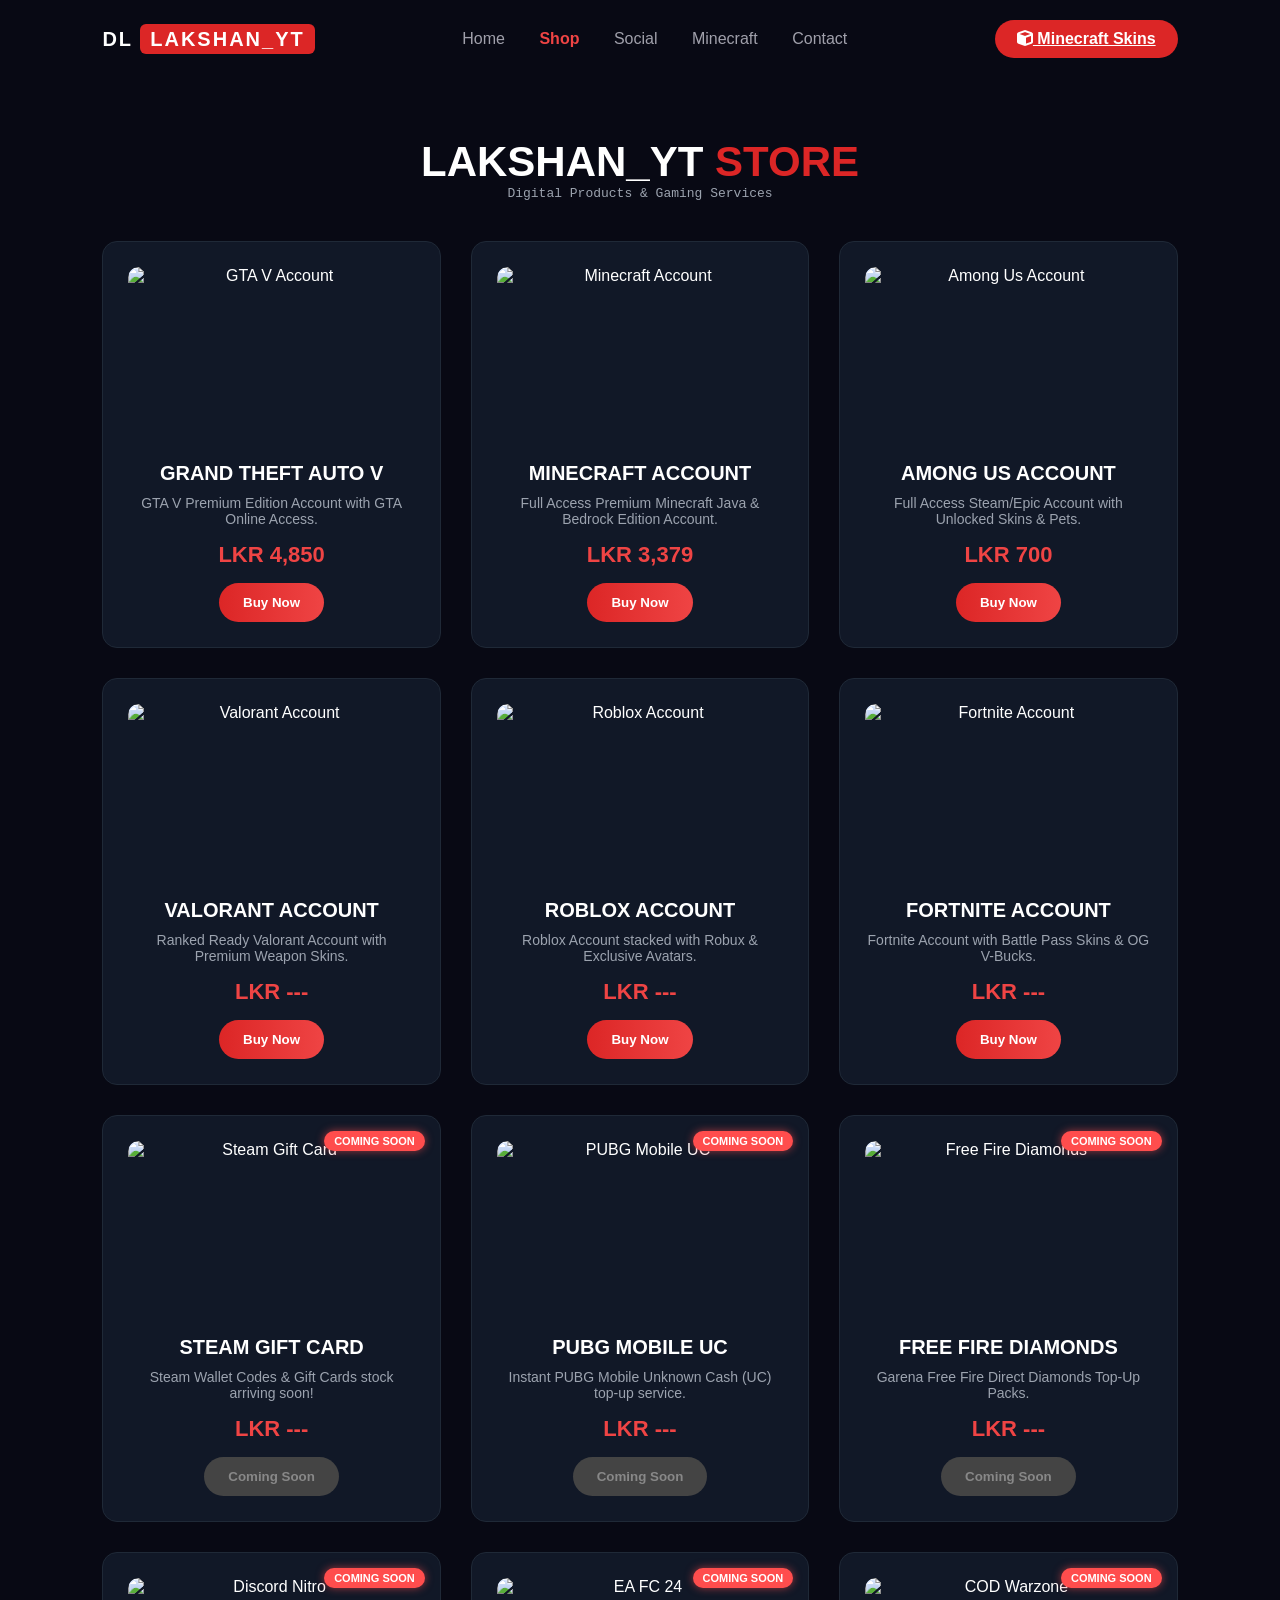
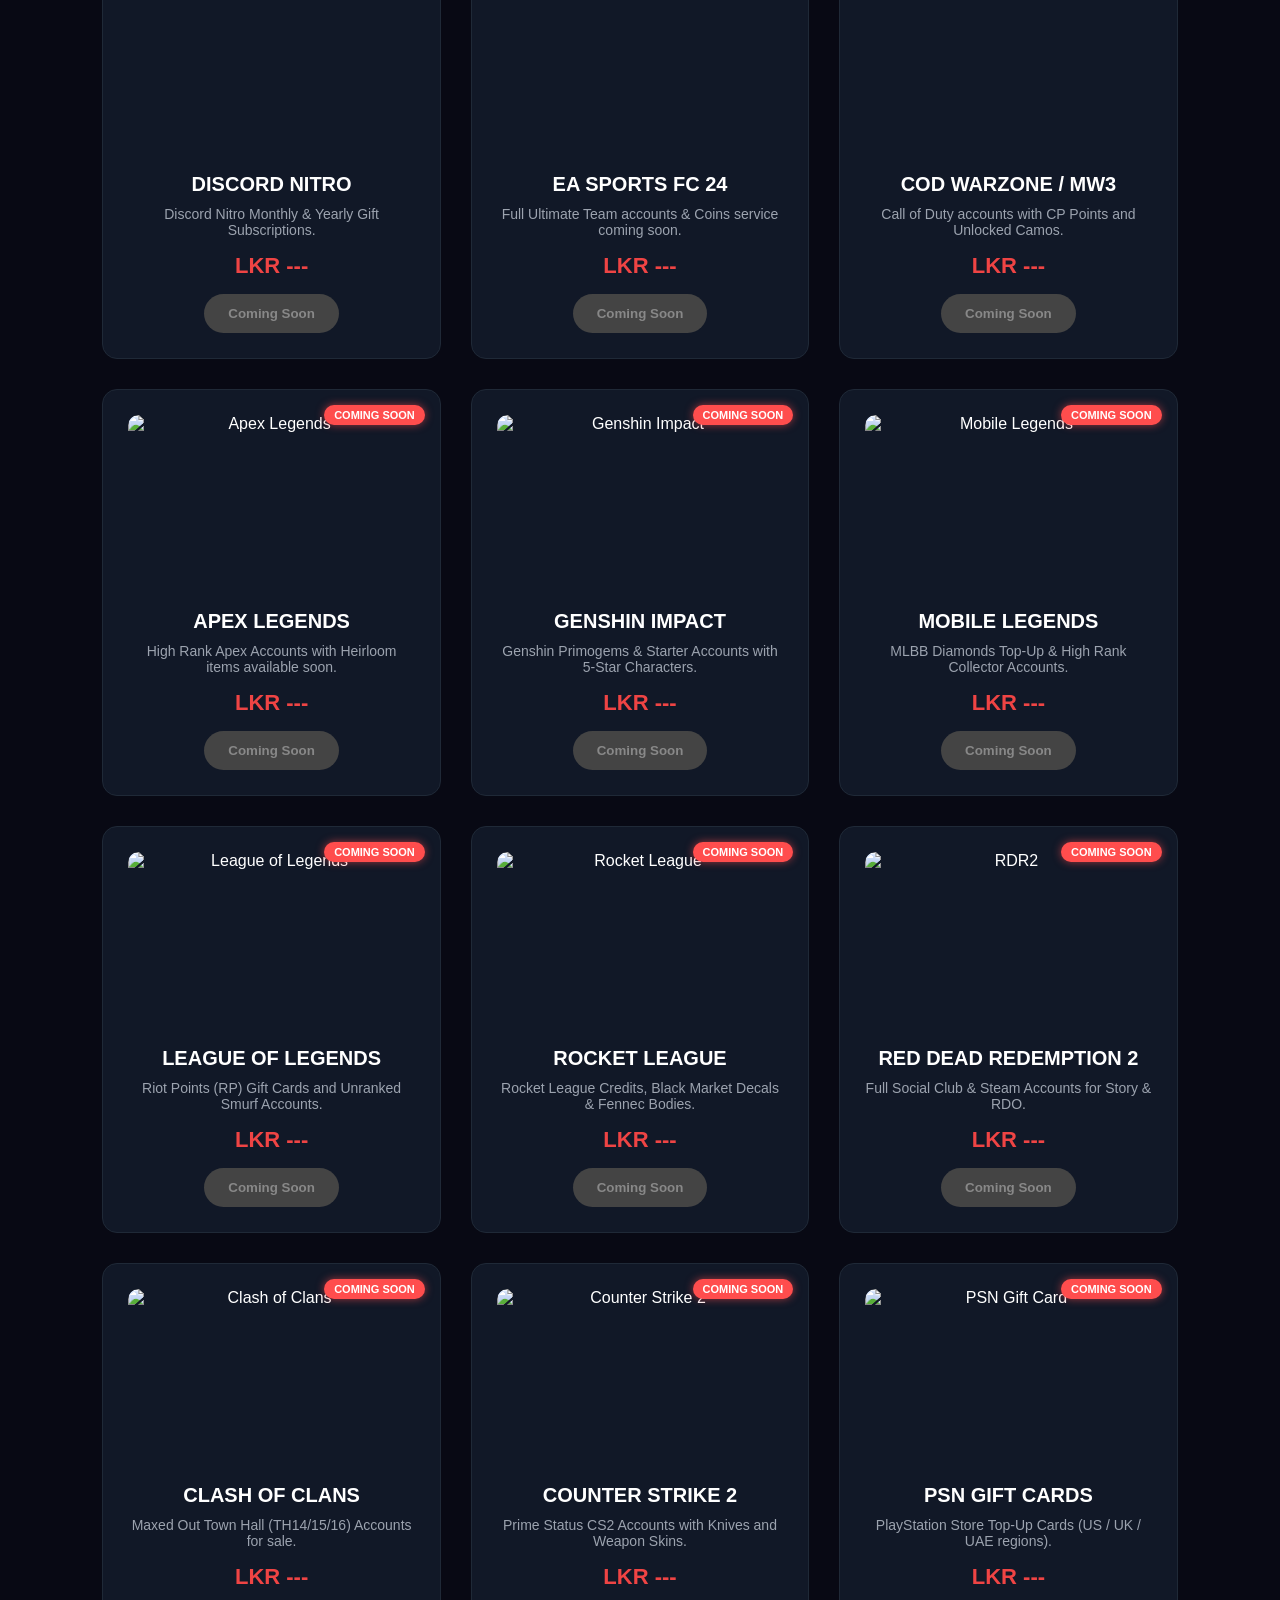
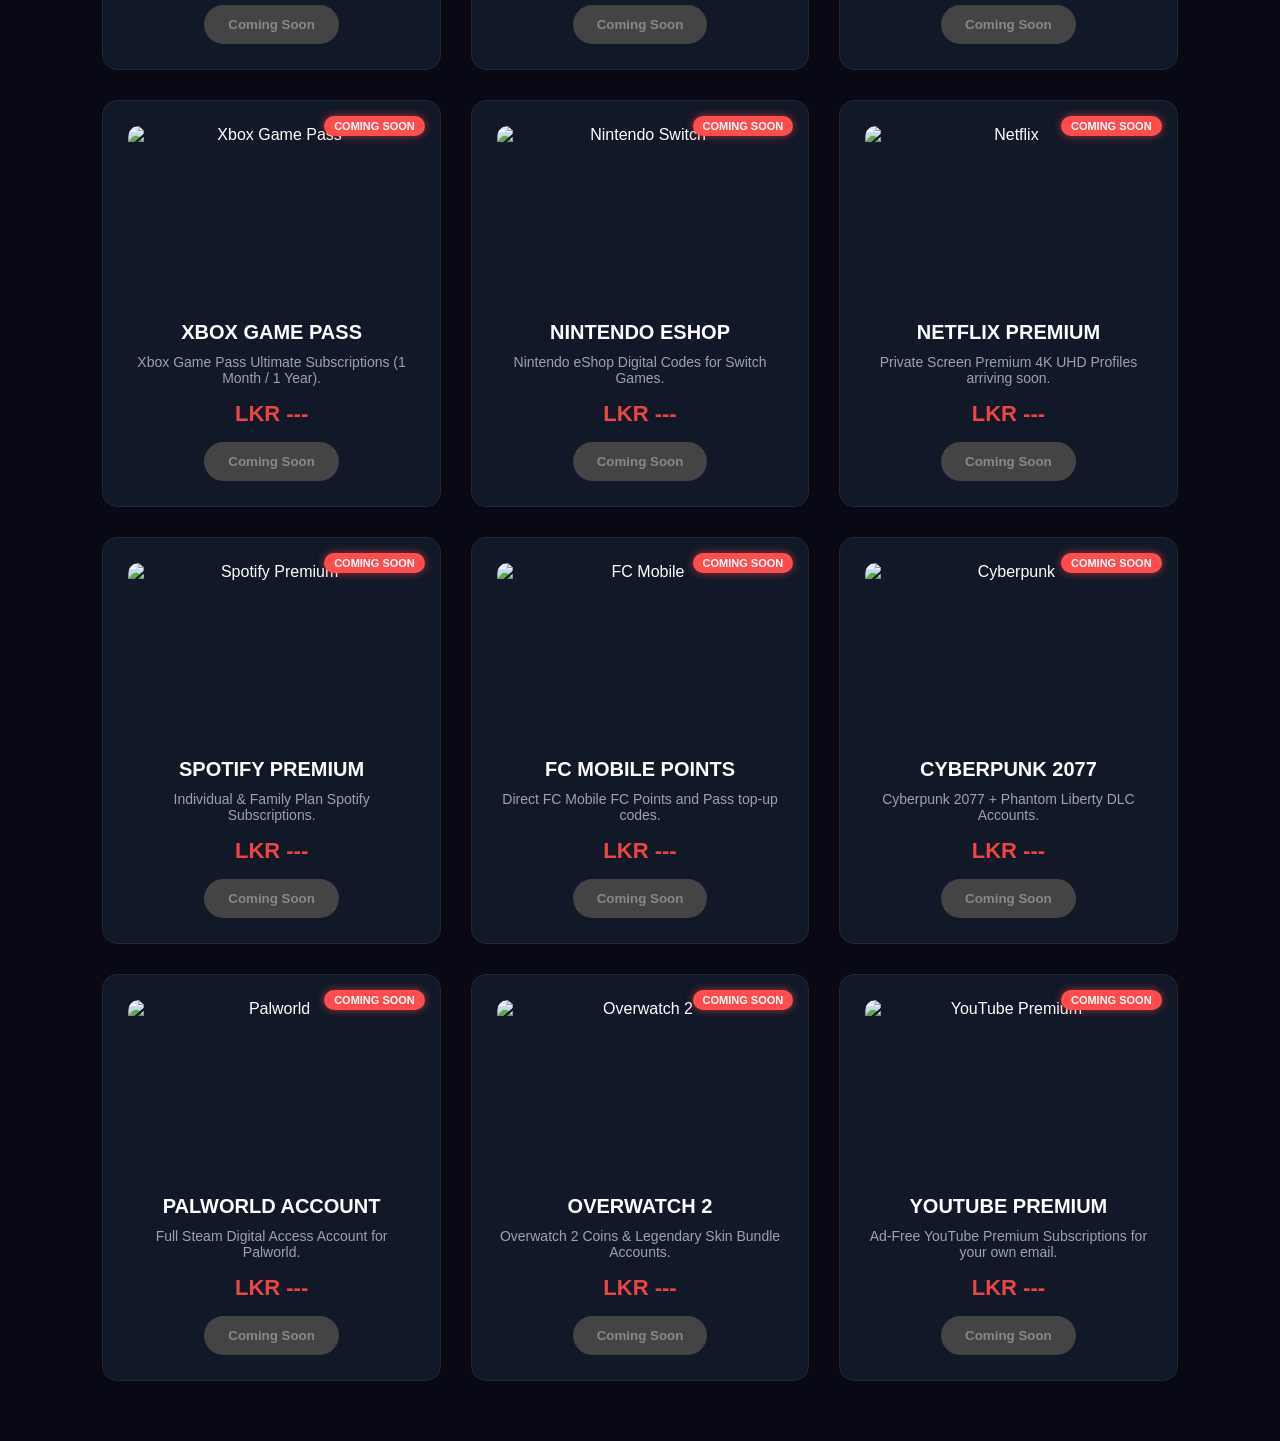
==== commit c1150f60: "Update shop.html" ====
--- a/shop.html
+++ b/shop.html
@@ -176,10 +176,10 @@
             <a href="index.html">Home</a>
             <a href="shop.html" class="active">Shop</a>
             <a href="social.html">Social</a>
-            <a href="#minecraft-team">Minecraft</a>
-            <a href="#">Contact</a>
+            <a href="minecraft.html">Minecraft</a>
+            <a href="contact.html">Contact</a>
         </nav>
-        <a href="#minecraft-team" class="btn-talk"><i class="fas fa-cube"></i> Minecraft Skins</a>
+        <a href="minecraft-skins.html" class="btn-talk"><i class="fas fa-cube"></i> Minecraft Skins</a>
     </header>
 
     <!-- Shop Section -->
@@ -228,7 +228,7 @@
                 </div>
                 <h3>VALORANT ACCOUNT</h3>
                 <p>Ranked Ready Valorant Account with Premium Weapon Skins.</p>
-                <div class="price">LKR 2,500</div>
+                <div class="price">LKR ---</div>
                 <button class="btn-primary" onclick="openBuyModal('VALORANT ACCOUNT', '2500')">Buy Now</button>
             </div>
 
@@ -239,7 +239,7 @@
                 </div>
                 <h3>ROBLOX ACCOUNT</h3>
                 <p>Roblox Account stacked with Robux & Exclusive Avatars.</p>
-                <div class="price">LKR 1,800</div>
+                <div class="price">LKR ---</div>
                 <button class="btn-primary" onclick="openBuyModal('ROBLOX ACCOUNT', '1800')">Buy Now</button>
             </div>
 
@@ -250,7 +250,7 @@
                 </div>
                 <h3>FORTNITE ACCOUNT</h3>
                 <p>Fortnite Account with Battle Pass Skins & OG V-Bucks.</p>
-                <div class="price">LKR 3,100</div>
+                <div class="price">LKR ---</div>
                 <button class="btn-primary" onclick="openBuyModal('FORTNITE ACCOUNT', '3100')">Buy Now</button>
             </div>
 
@@ -593,8 +593,9 @@
         let selectedProduct = '';
         let selectedPrice = '';
 
-        const TELEGRAM_BOT_TOKEN = "8996931727:AAGukuVWGY-0Q1QsjDX-HBd8_RHYB2bdTdY";
-        const TELEGRAM_CHAT_ID = "6115761402";
+        // [IMPORTANT] Replace these with your own secure endpoints or environment variables in production.
+        const TELEGRAM_BOT_TOKEN = "YOUR_TELEGRAM_BOT_TOKEN_HERE";
+        const TELEGRAM_CHAT_ID = "YOUR_TELEGRAM_CHAT_ID_HERE";
 
         function openBuyModal(productName, price) {
             selectedProduct = productName;
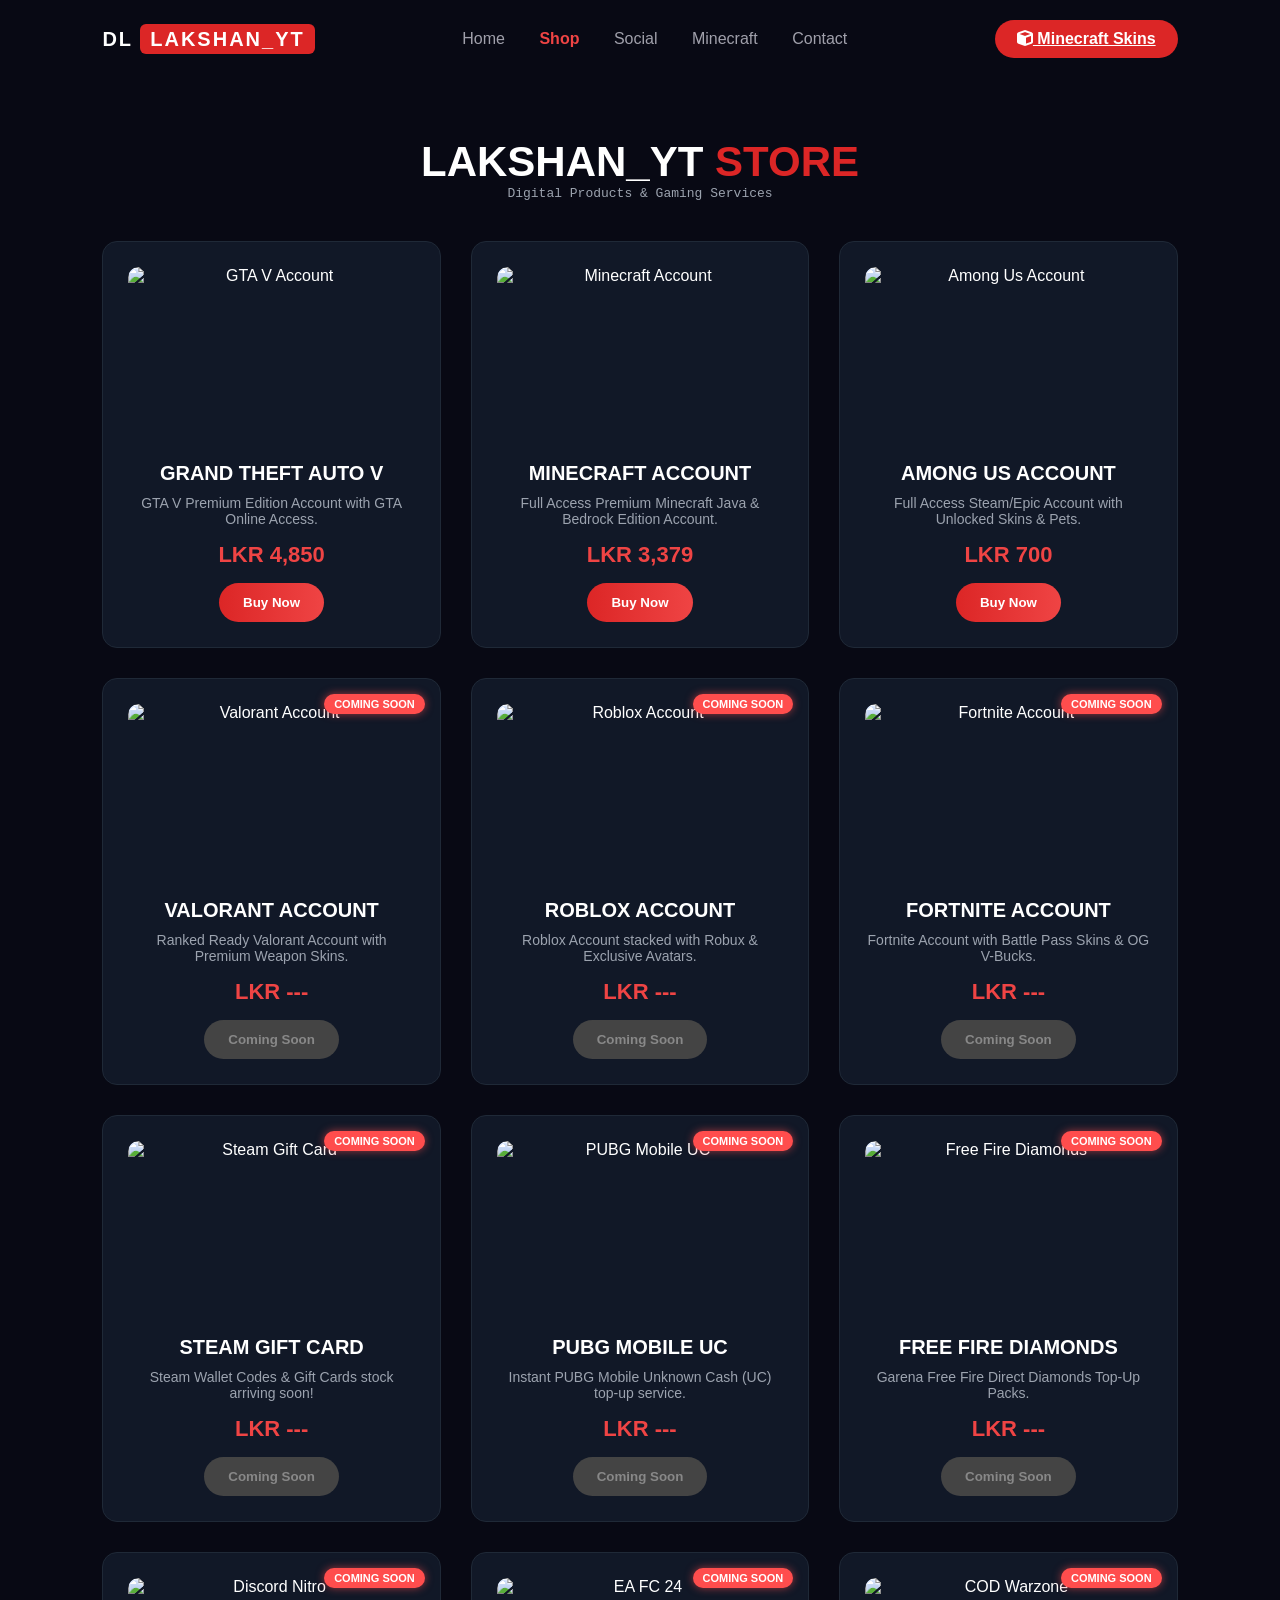
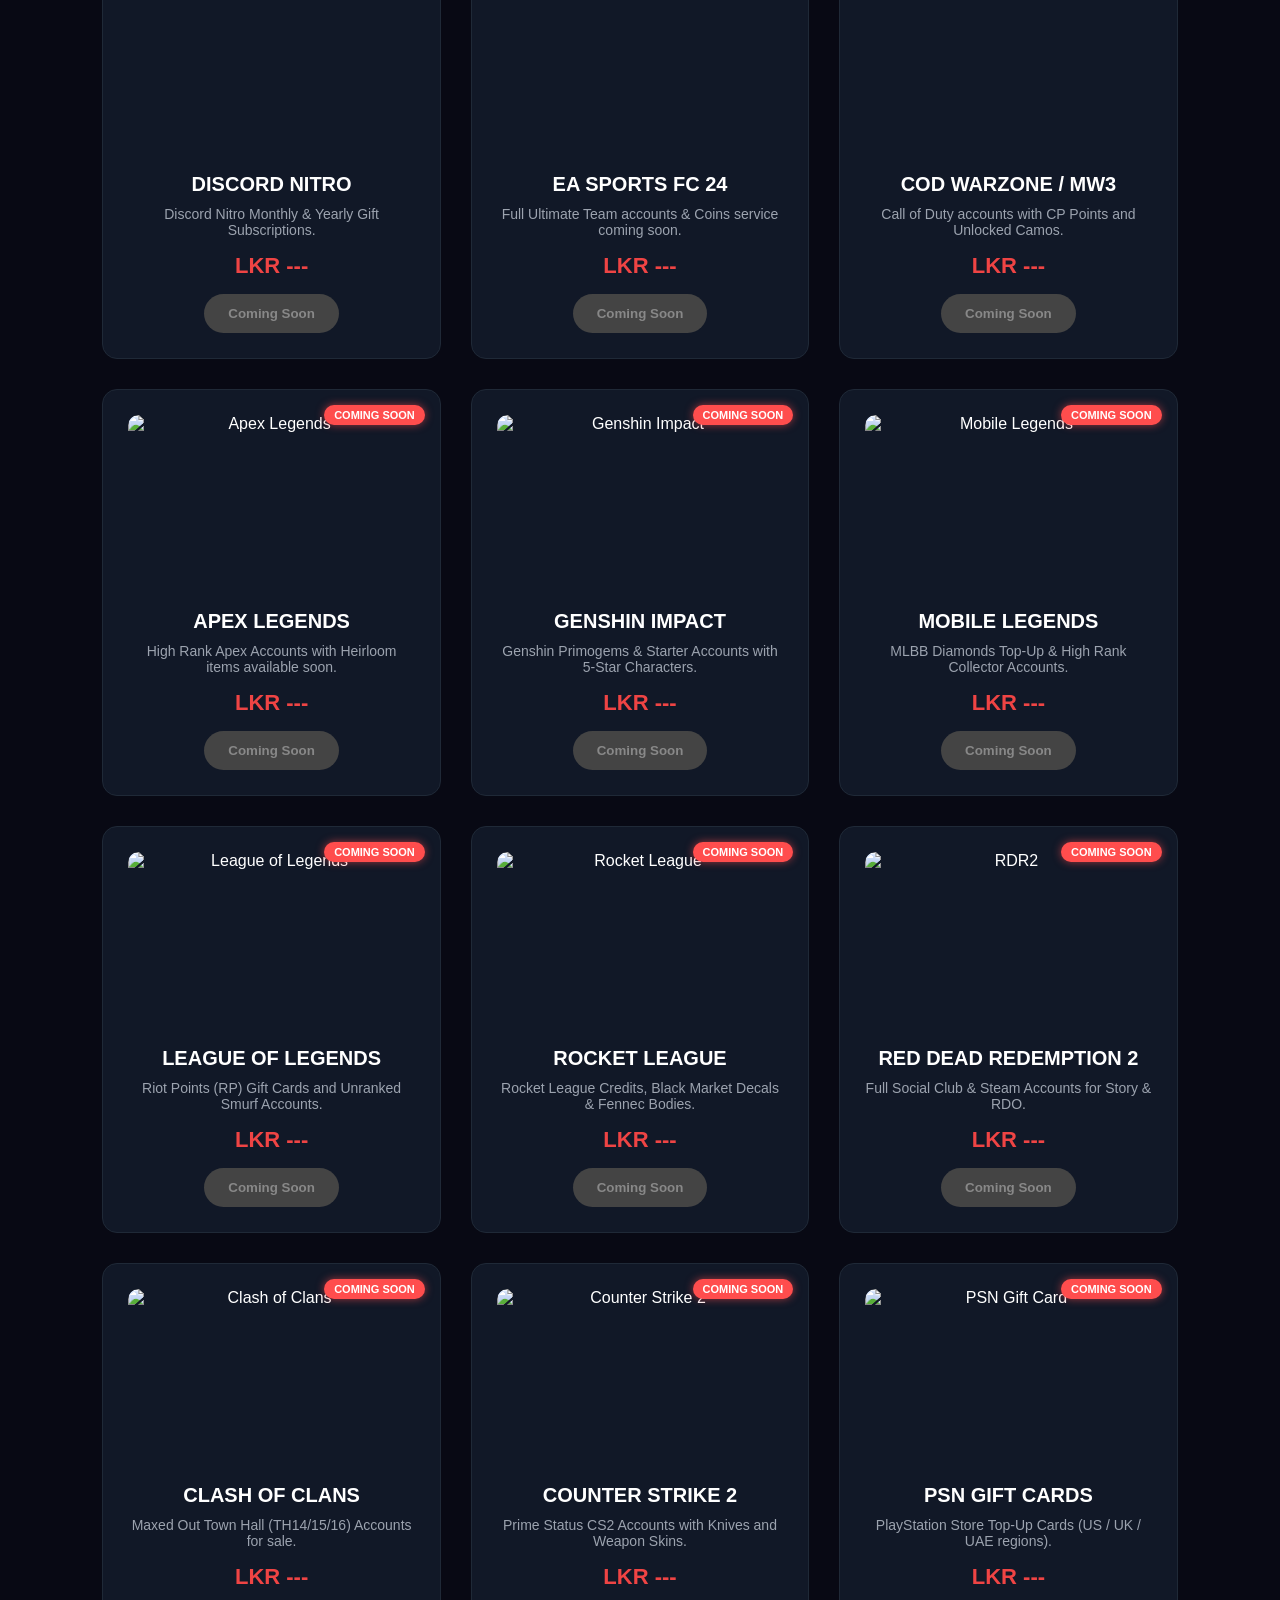
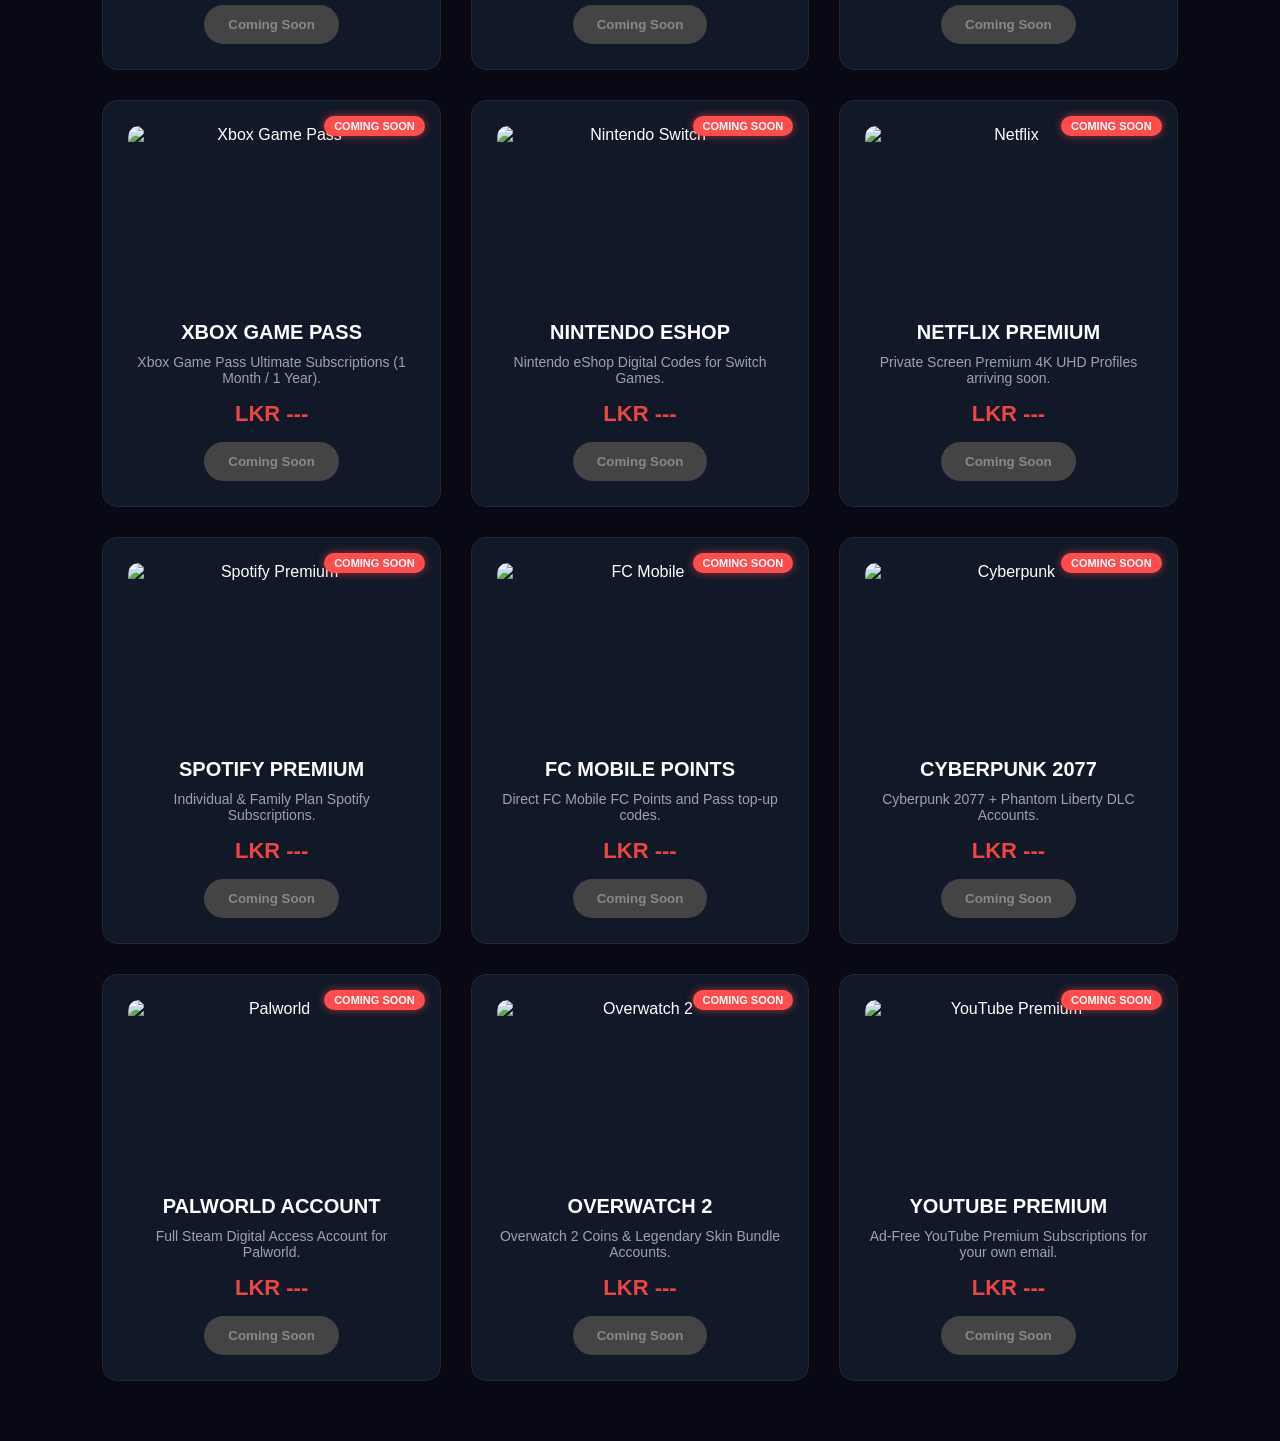
==== commit d1680998: "Update shop.html" ====
--- a/shop.html
+++ b/shop.html
@@ -222,36 +222,39 @@
             </div>
 
             <!-- 4. Valorant Account -->
-            <div class="product-card">
+           <div class="product-card">
+                <span class="coming-soon-badge">Coming Soon</span>
                 <div class="product-img">
                     <img src="https://upload.wikimedia.org/wikipedia/commons/f/fc/Valorant_logo_-_subtle_gradient.png" alt="Valorant Account" class="card-thumb">
                 </div>
                 <h3>VALORANT ACCOUNT</h3>
                 <p>Ranked Ready Valorant Account with Premium Weapon Skins.</p>
                 <div class="price">LKR ---</div>
-                <button class="btn-primary" onclick="openBuyModal('VALORANT ACCOUNT', '2500')">Buy Now</button>
+                <button class="btn-primary btn-disabled" disabled>Coming Soon</button>
             </div>
 
             <!-- 5. Roblox Account -->
             <div class="product-card">
+                <span class="coming-soon-badge">Coming Soon</span>
                 <div class="product-img">
                     <img src="https://upload.wikimedia.org/wikipedia/commons/7/7e/Roblox_Logo_2022.png" alt="Roblox Account" class="card-thumb">
                 </div>
                 <h3>ROBLOX ACCOUNT</h3>
                 <p>Roblox Account stacked with Robux & Exclusive Avatars.</p>
                 <div class="price">LKR ---</div>
-                <button class="btn-primary" onclick="openBuyModal('ROBLOX ACCOUNT', '1800')">Buy Now</button>
+                <button class="btn-primary btn-disabled" disabled>Coming Soon</button>
             </div>
 
             <!-- 6. Fortnite Account -->
             <div class="product-card">
+                <span class="coming-soon-badge">Coming Soon</span>
                 <div class="product-img">
                     <img src="https://upload.wikimedia.org/wikipedia/commons/0/0e/FortniteLogo.svg" alt="Fortnite Account" class="card-thumb">
                 </div>
                 <h3>FORTNITE ACCOUNT</h3>
                 <p>Fortnite Account with Battle Pass Skins & OG V-Bucks.</p>
                 <div class="price">LKR ---</div>
-                <button class="btn-primary" onclick="openBuyModal('FORTNITE ACCOUNT', '3100')">Buy Now</button>
+                <button class="btn-primary btn-disabled" disabled>Coming Soon</button>
             </div>
 
             <!-- 7. Steam Gift Card -->
